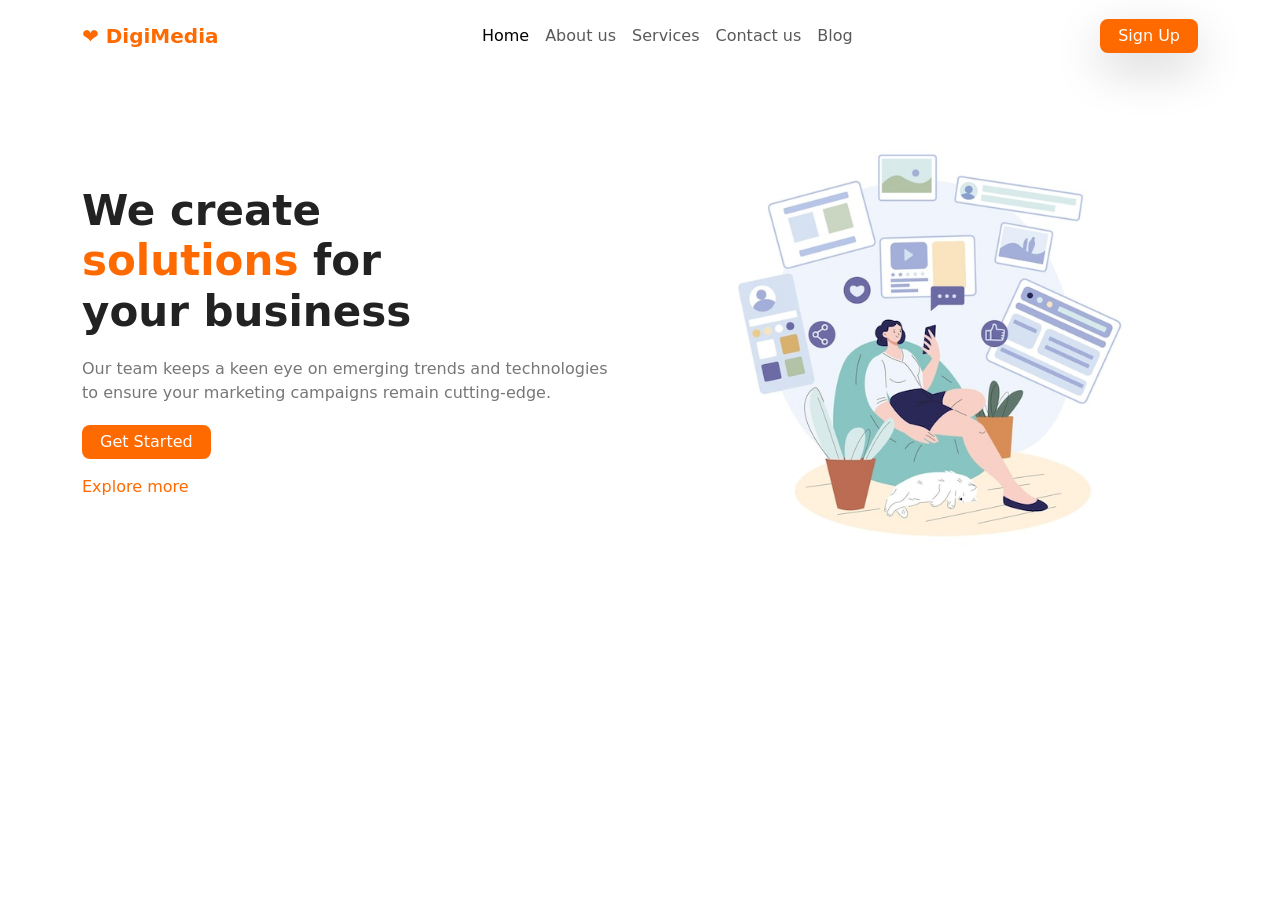
==== landingPage.html @ ac48a1ad "1st commit" ====
<!DOCTYPE html>
<html lang="en">

<head>
  <meta charset="UTF-8">
  <meta name="viewport" content="width=device-width, initial-scale=1.0">

  <link href="https://cdn.jsdelivr.net/npm/bootstrap@5.3.0/dist/css/bootstrap.min.css" rel="stylesheet">
  <link rel="stylesheet" href="style.css">

  <title>Digital Marketing Agency</title>
</head>

<body>

  <!-- NAVBAR -->
  <nav class="navbar navbar-expand-lg bg-white py-3">
    <div class="container">

      <a class="navbar-brand fw-bold text-orange" href="#">
        ❤️ DigiMedia
      </a>

      <button class="navbar-toggler" type="button" data-bs-toggle="collapse" data-bs-target="#navMenu">
        <span class="navbar-toggler-icon"></span>
      </button>

      <div class="collapse navbar-collapse justify-content-between" id="navMenu">

        <ul class="navbar-nav mx-auto ">
          <li class="nav-item"><a class="nav-link active text-orange" href="#">Home</a></li>
          <li class="nav-item"><a class="nav-link" href="#">About us</a></li>
          <li class="nav-item"><a class="nav-link" href="#">Services</a></li>
          <li class="nav-item"><a class="nav-link" href="#">Contact us</a></li>
          <li class="nav-item"><a class="nav-link" href="#">Blog</a></li>
        </ul>
        <a href="#" class="btn btn-orange shadow-lg">Sign Up</a>

      </div>
    </div>
  </nav>

  <!-- HERO SECTION -->
  <section class="hero-section py-5">
    <div class="container">
      <div class="row align-items-center">

        <div class="col-lg-6 text-center text-lg-start">
          <h1 class="hero-title">
            We create <br>
            <span>solutions</span> for<br>your business
          </h1>

          <p class="hero-text">
            Our team keeps a keen eye on emerging trends and technologies to ensure your marketing campaigns remain
            cutting-edge.
          </p>

          <button class="btn btn-orange me-3">Get Started</button>

          <div class="mt-3">
            <span class="explore">Explore more</span>
          </div>
        </div>

        <div class="col-lg-6 text-center mt-4 mt-lg-0">
          <img src="/assets/images/shar(1).jpg" class="img-fluid hero-img" alt="hero-img">
        </div>

      </div>
    </div>
  </section>

  <script src="https://cdn.jsdelivr.net/npm/bootstrap@5.3.0/dist/js/bootstrap.bundle.min.js"></script>

</body>

</html>
---- style.css ----
.text-orange {
  color: #ff6a00;
}

.btn-orange {
  background: #ff6a00;
  color: white;
  border-radius: 8px;
  padding: 4px 17px;
}

.btn-orange:hover {
  background: #e65c00;
  color: white;
}

/* HERO */
.hero-section {
  background: #fff;
}

.hero-title {
  font-size: 42px;
  font-weight: bold;
  color: #222;
}

.hero-title span {
  color: #ff6a00;
}

.hero-text {
  color: #777;
  margin: 20px 0;
  font-size: 16px;
}

.hero-img {
  max-width: 90%;
}

.explore {
  color: #ff6a00;
  cursor: pointer;
  font-weight: 500;
}

/* Responsive */
@media (max-width: 768px) {
  .hero-title {
    font-size: 28px;
  }

  .navbar-nav {
    text-align: center;
  }

  .btn-orange {
    width: 100%;
    margin-top: 10px;
  }
}
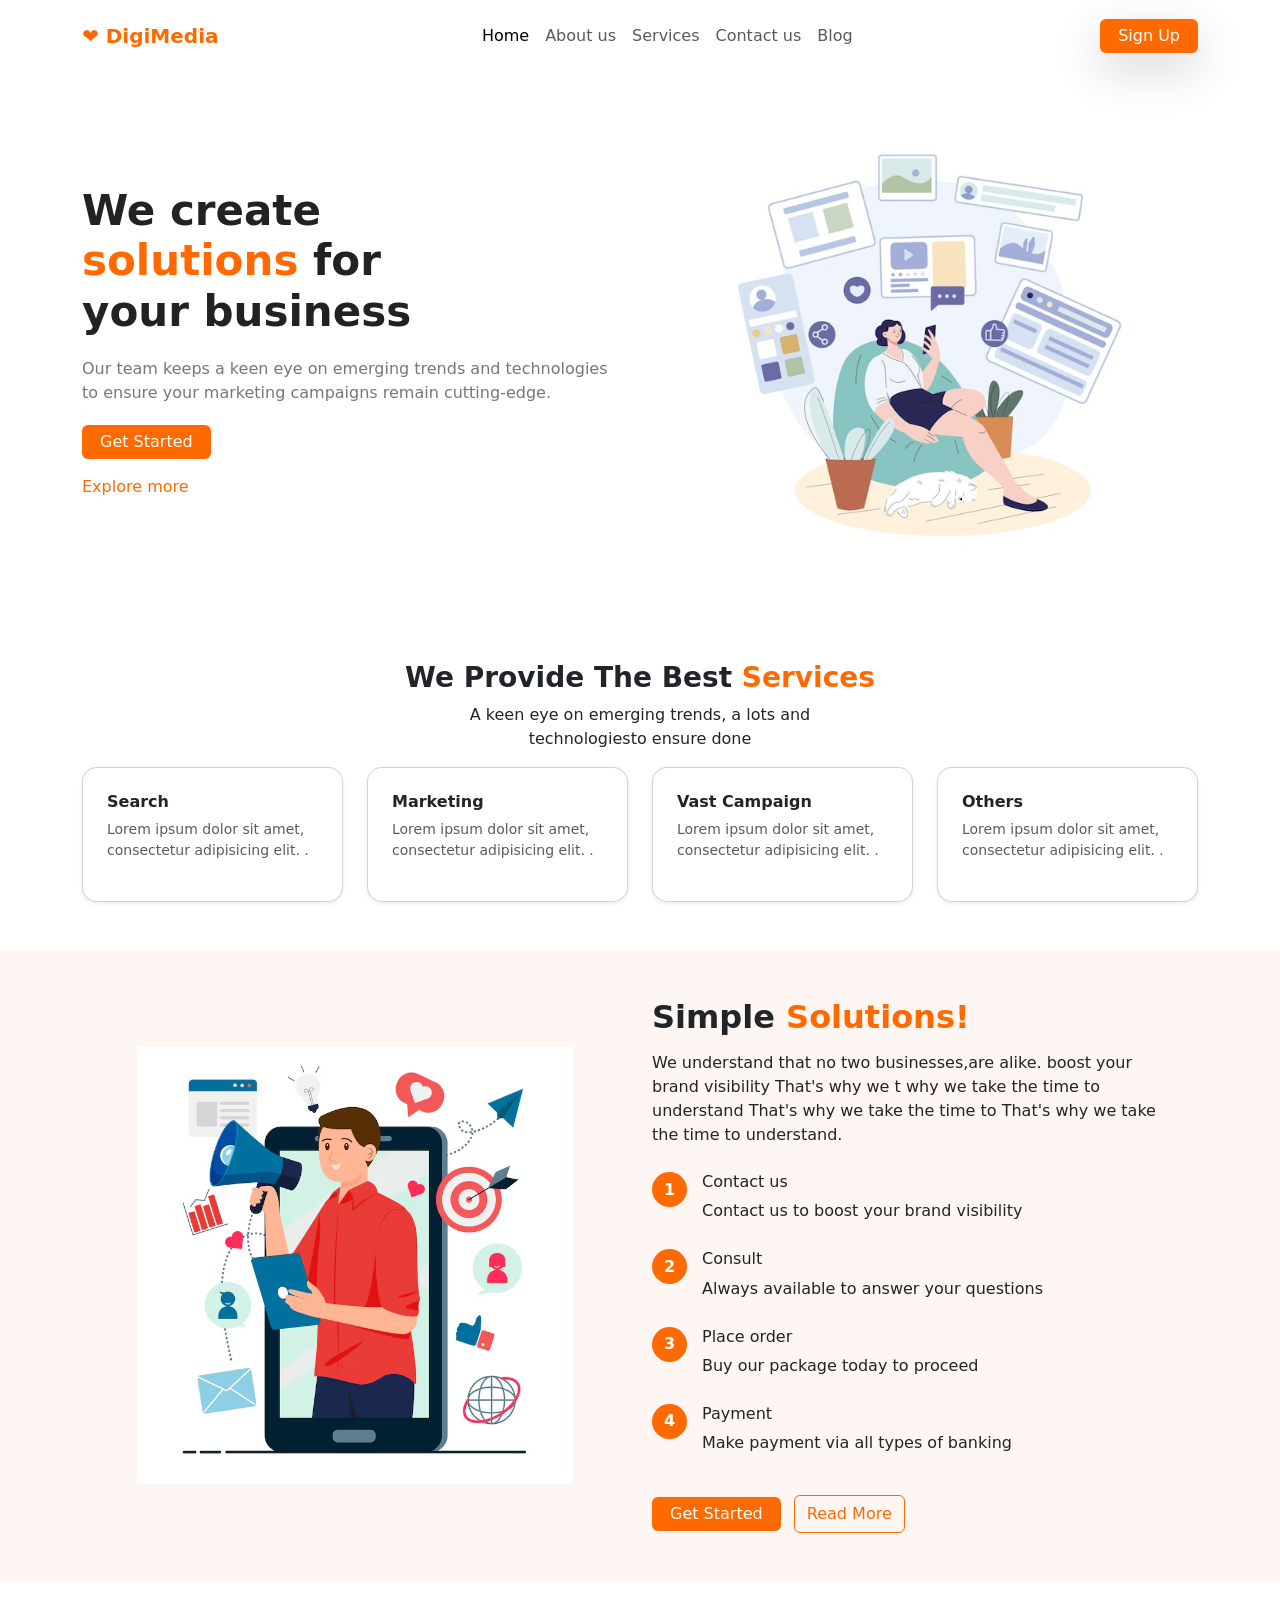
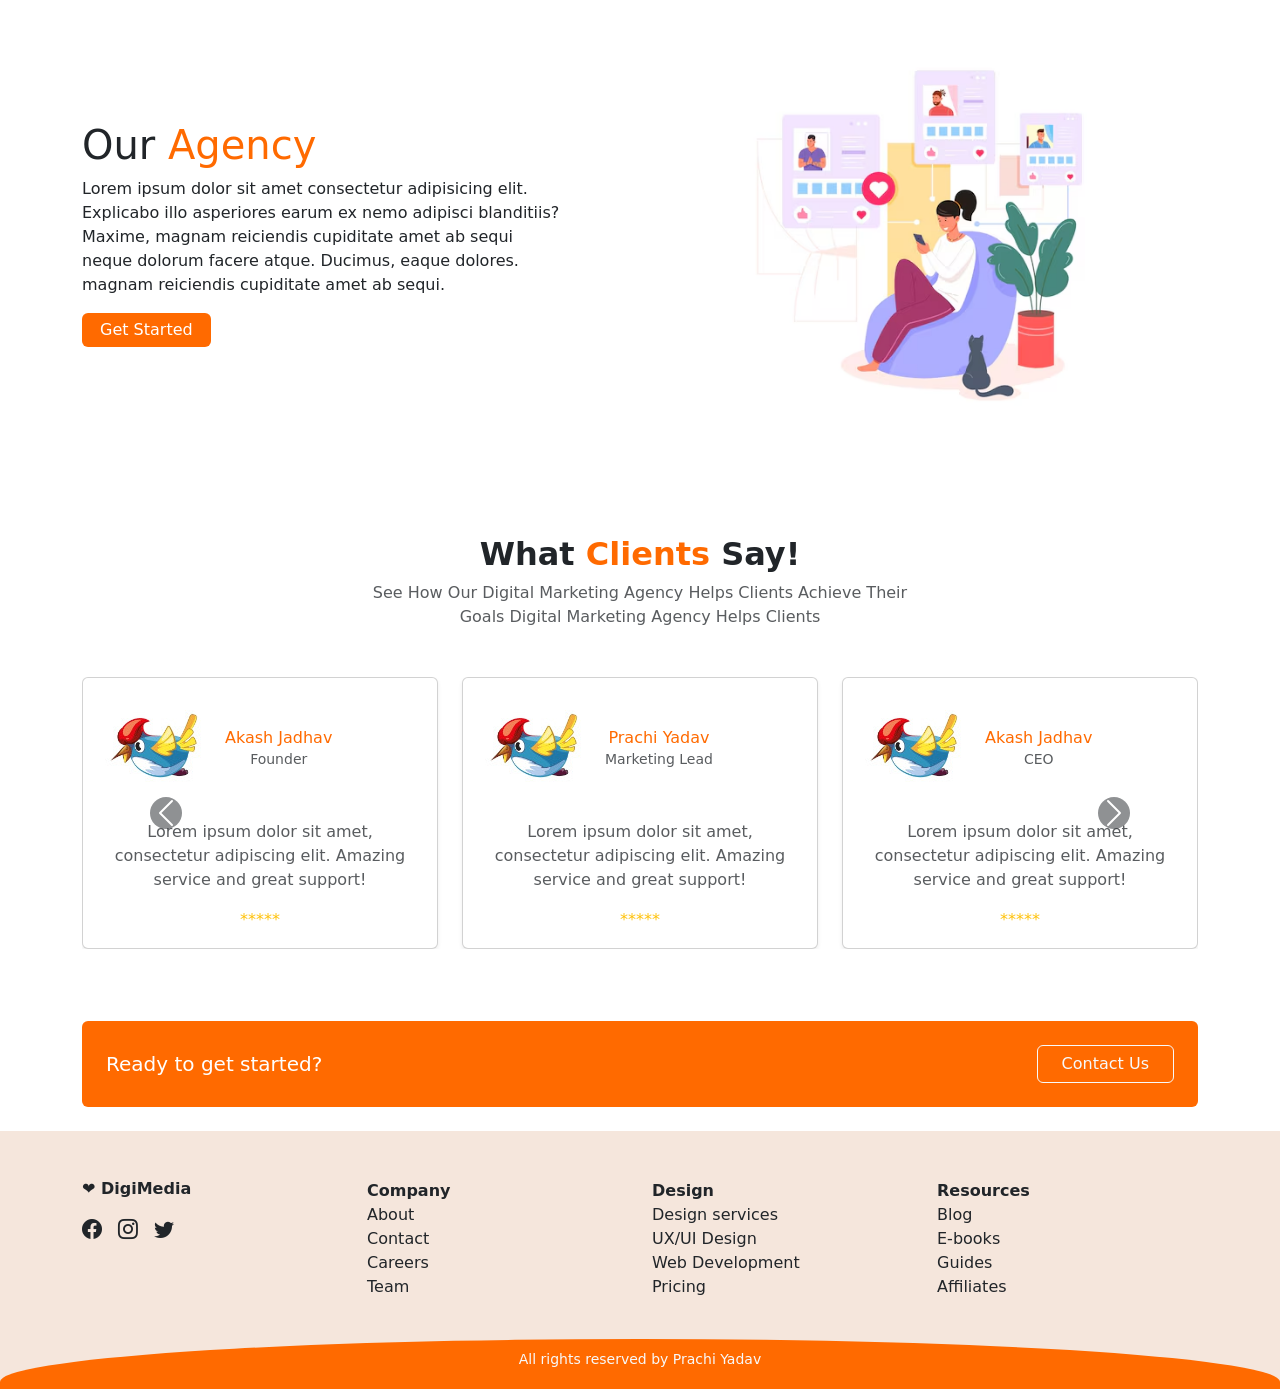
==== commit 8f0386ef: "Main & Footer Section" ====
--- a/landingPage.html
+++ b/landingPage.html
@@ -6,6 +6,7 @@
   <meta name="viewport" content="width=device-width, initial-scale=1.0">
 
   <link href="https://cdn.jsdelivr.net/npm/bootstrap@5.3.0/dist/css/bootstrap.min.css" rel="stylesheet">
+  <link href="https://cdn.jsdelivr.net/npm/bootstrap-icons/font/bootstrap-icons.css" rel="stylesheet">
   <link rel="stylesheet" href="style.css">
 
   <title>Digital Marketing Agency</title>
@@ -48,7 +49,7 @@
         <div class="col-lg-6 text-center text-lg-start">
           <h1 class="hero-title">
             We create <br>
-            <span>solutions</span> for<br>your business
+            <span class="text-orange">solutions</span> for<br>your business
           </h1>
 
           <p class="hero-text">
@@ -71,6 +72,345 @@
     </div>
   </section>
 
+  <!-- Services Section -->
+  <section class="services py-5">
+    <div class="container">
+      <div class="services-title text-center">
+        <h3 class="title fw-bold">We Provide The Best <span class="text-orange">Services</span></h3>
+        <p>A keen eye on emerging trends, a lots and <br> technologiesto ensure done</p>
+      </div>
+      <div class="row g-4">
+        <div class="col-12 col-sm-6 col-lg-3">
+          <div class="card shadow-sm p-4 service-card">
+            <h6 class="fw-bold">Search</h6>
+            <p class="text-muted small">Lorem ipsum dolor sit amet, consectetur adipisicing elit. .</p>
+          </div>
+        </div>
+        <div class="col-12 col-sm-6 col-lg-3">
+          <div class="card shadow-sm p-4 service-card ">
+            <h6 class="fw-bold">Marketing</h6>
+            <p class="text-muted small">Lorem ipsum dolor sit amet, consectetur adipisicing elit. .</p>
+          </div>
+        </div>
+        <div class="col-12 col-sm-6 col-lg-3">
+          <div class="card shadow-sm p-4 service-card">
+            <h6 class="fw-bold">Vast Campaign</h6>
+            <p class="text-muted small">Lorem ipsum dolor sit amet, consectetur adipisicing elit. .</p>
+          </div>
+        </div>
+        <div class="col-12 col-sm-6 col-lg-3">
+          <div class="card shadow-sm p-4 service-card">
+            <h6 class="fw-bold">Others</h6>
+            <p class="text-muted small">Lorem ipsum dolor sit amet, consectetur adipisicing elit. .</p>
+          </div>
+        </div>
+      </div>
+    </div>
+  </section>
+
+  <!-- Solutions Section -->
+  <section class="solution-section py-5">
+    <div class="container">
+      <div class="row align-items-center">
+
+        <!-- LEFT IMAGE -->
+        <div class="col-lg-6 text-center mb-4 mb-lg-0">
+          <img src="/assets/images/illu(2).jpg" class="img-fluid solution-img" alt="solution">
+        </div>
+
+        <!-- RIGHT CONTENT -->
+        <div class="col-lg-6">
+
+          <h2 class="solution-title fw-bold">
+            Simple <span class="text-orange">Solutions!</span>
+          </h2>
+
+          <p class="solution-text">
+            We understand that no two businesses,are alike. boost your <br>brand visibility That's why we t why we take
+            the time to <br>understand
+            That's why we take the time to That's why we take <br>the time to understand.
+          </p>
+
+          <!-- STEPS -->
+          <div class="step d-flex align-items-start">
+            <div class="step-number">1</div>
+            <div>
+              <h6>Contact us</h6>
+              <p>Contact us to boost your brand visibility</p>
+            </div>
+          </div>
+
+          <div class="step d-flex align-items-start">
+            <div class="step-number">2</div>
+            <div>
+              <h6>Consult</h6>
+              <p>Always available to answer your questions</p>
+            </div>
+          </div>
+
+          <div class="step d-flex align-items-start">
+            <div class="step-number">3</div>
+            <div>
+              <h6>Place order</h6>
+              <p>Buy our package today to proceed</p>
+            </div>
+          </div>
+
+          <div class="step d-flex align-items-start">
+            <div class="step-number">4</div>
+            <div>
+              <h6>Payment</h6>
+              <p>Make payment via all types of banking</p>
+            </div>
+          </div>
+
+          <!-- BUTTONS -->
+          <div class="mt-4">
+            <button class="btn btn-orange me-2">Get Started</button>
+            <button class="btn btn-outline-orange">Read More</button>
+          </div>
+
+        </div>
+      </div>
+    </div>
+  </section>
+
+  <!-- About Our Agency -->
+  <div class="container about-agency py-5">
+    <div class="row align-items-center">
+
+      <div class="col-lg-6 text-center text-lg-start">
+        <h1 class="agency-title">
+          Our <span class="text-orange">Agency</span></h1>
+        <p class="agency-text">
+          Lorem ipsum dolor sit amet consectetur adipisicing elit.<br> Explicabo illo asperiores earum ex nemo adipisci
+          blanditiis?<br> Maxime, magnam reiciendis cupiditate amet ab sequi<br>neque dolorum facere atque. Ducimus,
+          eaque dolores.<br>magnam reiciendis cupiditate amet ab sequi.
+        </p>
+        <button class="btn btn-orange me-3">Get Started</button>
+      </div>
+
+      <div class="col-lg-6 text-center mt-4 mt-lg-0">
+        <img src="/assets/images/woman-sear.jpg" class="img-fluid agency-img" alt="agency-img">
+      </div>
+    </div>
+  </div>
+
+  <!-- Clients Feedback Section -->
+  <section class="py-5"><!---bg-light-->
+    <div class="container text-center">
+      <h2 class="fw-bold">What <span class="text-orange">Clients</span> Say!</h2>
+      <p class="text-muted mb-5">
+        See How Our Digital Marketing Agency Helps Clients Achieve Their<br> Goals
+        Digital Marketing Agency Helps Clients
+      </p>
+
+      <div id="testimonialCarousel" class="carousel slide" data-bs-ride="carousel">
+
+        <div class="carousel-inner">
+
+          <!-- Slide 1 -->
+          <div class="carousel-item active">
+            <div class="row g-4">
+
+              <!-- Card 1 -->
+              <div class="col-md-4">
+                <div class="card shadow-sm p-3 h-100">
+                  <div class="d-flex align-items-center mb-3">
+                    <img src="/assets/images/7803955.jpg" class="rounded-circle me-3">
+                    <div>
+                      <h6 class="mb-0 text-orange">Akash Jadhav</h6>
+                      <small class="text-muted">Founder</small>
+                    </div>
+                  </div>
+                  <p class="text-muted">
+                    Lorem ipsum dolor sit amet, consectetur adipiscing elit.
+                    Amazing service and great support!
+                  </p>
+                  <div class="text-warning">
+                    *****
+                  </div>
+                </div>
+              </div>
+
+              <!-- Card 2 -->
+              <div class="col-md-4">
+                <div class="card shadow-sm p-3 h-100">
+                  <div class="d-flex align-items-center mb-3">
+                    <img src="/assets/images/7803955.jpg" class="rounded-circle me-3">
+                    <div>
+                      <h6 class="mb-0 text-orange">Prachi Yadav</h6>
+                      <small class="text-muted">Marketing Lead</small>
+                    </div>
+                  </div>
+                  <p class="text-muted">
+                    Lorem ipsum dolor sit amet, consectetur adipiscing elit.
+                    Amazing service and great support!
+                  </p>
+                  <div class="text-warning">
+                    *****
+                  </div>
+                </div>
+              </div>
+
+              <!-- Card 3 -->
+              <div class="col-md-4">
+                <div class="card shadow-sm p-3 h-100">
+                  <div class="d-flex align-items-center mb-3">
+                    <img src="/assets/images/7803955.jpg" class="rounded-circle me-3">
+                    <div>
+                      <h6 class="mb-0 text-orange">Akash Jadhav</h6>
+                      <small class="text-muted">CEO</small>
+                    </div>
+                  </div>
+                  <p class="text-muted">
+                    Lorem ipsum dolor sit amet, consectetur adipiscing elit.
+                    Amazing service and great support!
+                  </p>
+                  <div class="text-warning">
+                    *****
+                  </div>
+                </div>
+              </div>
+
+            </div>
+          </div>
+
+          <!-- Slide 2 -->
+          <div class="carousel-item">
+            <div class="row g-4">
+
+              <div class="col-md-4">
+                <div class="card shadow-sm p-3 h-100">
+                  <div class="d-flex align-items-center mb-3">
+                    <img src="/assets/images/7803955.jpg" class="rounded-circle me-3">
+                    <div>
+                      <h6 class="mb-0 text-orange">Mona Roy</h6>
+                      <small class="text-muted">Designer</small>
+                    </div>
+                  </div>
+                  <p class="text-muted">
+                    Lorem ipsum dolor sit amet, consectetur adipiscing elit.
+                    Amazing service and great support!
+                  </p>
+                  <div class="text-warning">****</div>
+                </div>
+              </div>
+
+              <div class="col-md-4">
+                <div class="card shadow-sm p-3 h-100">
+                  <div class="d-flex align-items-center mb-3">
+                    <img src="/assets/images/7803955.jpg" class="rounded-circle me-3">
+                    <div>
+                      <h6 class="mb-0 text-orange">Shreyas Patil</h6>
+                      <small class="text-muted">Entrepreneur</small>
+                    </div>
+                  </div>
+                  <p class="text-muted">
+                    Lorem ipsum dolor sit amet, consectetur adipiscing elit.
+                    Amazing service and great support!
+                  </p>
+                  <div class="text-warning">*****</div>
+                </div>
+              </div>
+
+              <div class="col-md-4">
+                <div class="card shadow-sm p-3 h-100">
+                  <div class="d-flex align-items-center mb-3">
+                    <img src="/assets/images/7803955.jpg" class="rounded-circle me-3">
+                    <div>
+                      <h6 class="mb-0 text-orange">Tanmay Patil</h6>
+                      <small class="text-muted">Manager</small>
+                    </div>
+                  </div>
+                  <p class="text-muted">
+                    Lorem ipsum dolor sit amet, consectetur adipiscing elit.
+                    Amazing service and great support!
+                  </p>
+                  <div class="text-warning">*****</div>
+                </div>
+              </div>
+
+            </div>
+          </div>
+        </div>
+
+        <button class="carousel-control-prev" type="button" data-bs-target="#testimonialCarousel" data-bs-slide="prev">
+          <span class="carousel-control-prev-icon bg-dark rounded-circle p-2"></span>
+        </button>
+
+        <button class="carousel-control-next" type="button" data-bs-target="#testimonialCarousel" data-bs-slide="next">
+          <span class="carousel-control-next-icon bg-dark rounded-circle p-2"></span>
+        </button>
+
+      </div>
+    </div>
+  </section>
+
+  <!-- Footer Section -->
+  <section class="py-4">
+    <div class="container">
+      <div class="d-flex flex-column flex-md-row justify-content-between align-items-center p-4 rounded footer-top">
+
+        <h5 class="mb-3 mb-md-0">Ready to get started?</h5>
+
+        <a href="#" class="btn btn-outline-light px-4">Contact Us</a>
+      </div>
+    </div>
+  </section>
+  <footer class="pt-5" style="background:#f5e6dc;">
+    <div class="container">
+      <div class="row text-center text-md-start">
+
+        <div class="col-md-3 mb-4">
+          <h6 class="fw-bold">❤️ DigiMedia</h6>
+          <div class="d-flex justify-content-center justify-content-md-start gap-3 mt-3">
+            <a href="#" class="text-dark fs-5"><i class="bi bi-facebook"></i></a>
+            <a href="#" class="text-dark fs-5"><i class="bi bi-instagram"></i></a>
+            <a href="#" class="text-dark fs-5"><i class="bi bi-twitter"></i></a>
+          </div>
+        </div>
+
+        <div class="col-md-3 mb-4">
+          <h7 class="fw-bold">Company</h7>
+          <ul class="list-unstyled">
+            <li><a href="#" class="text-dark text-decoration-none">About</a></li>
+            <li><a href="#" class="text-dark text-decoration-none">Contact</a></li>
+            <li><a href="#" class="text-dark text-decoration-none">Careers</a></li>
+            <li><a href="#" class="text-dark text-decoration-none">Team</a></li>
+          </ul>
+        </div>
+
+        <div class="col-md-3 mb-4">
+          <h7 class="fw-bold">Design</h7>
+          <ul class="list-unstyled">
+            <li><a href="#" class="text-dark text-decoration-none">Design services</a></li>
+            <li><a href="#" class="text-dark text-decoration-none">UX/UI Design</a></li>
+            <li><a href="#" class="text-dark text-decoration-none">Web Development</a></li>
+            <li><a href="#" class="text-dark text-decoration-none">Pricing</a></li>
+          </ul>
+        </div>
+
+        <div class="col-md-3 mb-4">
+          <h7 class="fw-bold">Resources</h7>
+          <ul class="list-unstyled">
+            <li><a href="#" class="text-dark text-decoration-none">Blog</a></li>
+            <li><a href="#" class="text-dark text-decoration-none">E-books</a></li>
+            <li><a href="#" class="text-dark text-decoration-none">Guides</a></li>
+            <li><a href="#" class="text-dark text-decoration-none">Affiliates</a></li>
+          </ul>
+        </div>
+
+      </div>
+    </div>
+
+    <div class="footer-curve">
+      <div class="text-center text-light py-2">
+        <small>All rights reserved by Prachi Yadav</small>
+      </div>
+    </div>
+  </footer>
+
   <script src="https://cdn.jsdelivr.net/npm/bootstrap@5.3.0/dist/js/bootstrap.bundle.min.js"></script>
 
 </body>
--- a/style.css
+++ b/style.css
@@ -24,10 +24,10 @@
   font-weight: bold;
   color: #222;
 }
-
+/* 
 .hero-title span {
   color: #ff6a00;
-}
+} */
 
 .hero-text {
   color: #777;
@@ -45,6 +45,96 @@
   font-weight: 500;
 }
 
+/* Services Section */
+
+.service-card {
+  border-radius: 15px;
+  transition: 0.3s;
+}
+
+.service-card:hover {
+  transform: translateY(-8px);
+}
+
+/* Solution Section */
+.solution-section {
+  background: #fdf6f2;
+}
+
+.solution-title {
+  font-size: 32px;
+}
+
+.solution-text {
+  margin: 15px 0 25px;
+}
+
+.step {
+  margin-bottom: 10px;
+}
+
+/* NUMBER CIRCLE */
+.step-number {
+  width: 35px;
+  height: 35px;
+  background: #ff6a00;
+  color: #fff;
+  border-radius: 50%;
+  display: flex;
+  align-items: center;
+  justify-content: center;
+  margin-right: 15px;
+  font-weight: bold;
+}
+
+.btn-orange {
+  background: #ff6a00;
+  color: white;
+  border-radius: 6px;
+}
+
+.btn-orange:hover {
+  background: #e65c00;
+}
+
+.btn-outline-orange {
+  border: 1px solid #ff6a00;
+  color: #ff6a00;
+  border-radius: 6px;
+}
+
+.btn-outline-orange:hover {
+  background: #ff6a00;
+  color: white;
+}
+
+.solution-img {
+  max-width: 80%;
+}
+
+/* Clients Feedback Section */
+.card:hover {
+  transform: translateY(-5px);
+  transition: 0.3s;
+}
+
+/* Footer Section */
+.footer-top{
+  color:#fff;
+  background:#ff6a00;
+}
+
+.btn-outline-light:hover {
+  background: #fff;
+  color: #ff6a00;
+}
+.footer-curve{
+  background: #ff6a00;
+  height:50px;
+  border-top-left-radius: 70% 120%;
+  border-top-right-radius: 70% 120%;
+}
+
 /* Responsive */
 @media (max-width: 768px) {
   .hero-title {
@@ -59,4 +149,21 @@
     width: 100%;
     margin-top: 10px;
   }
+  .solution-title {
+    font-size: 24px;
+    text-align: center;
+  }
+
+  .solution-text {
+    text-align: center;
+  }
+
+  .step {
+    justify-content: center;
+    text-align: center;
+  }
+
+  .step-number {
+    margin: 0 auto 10px;
+  }
 }
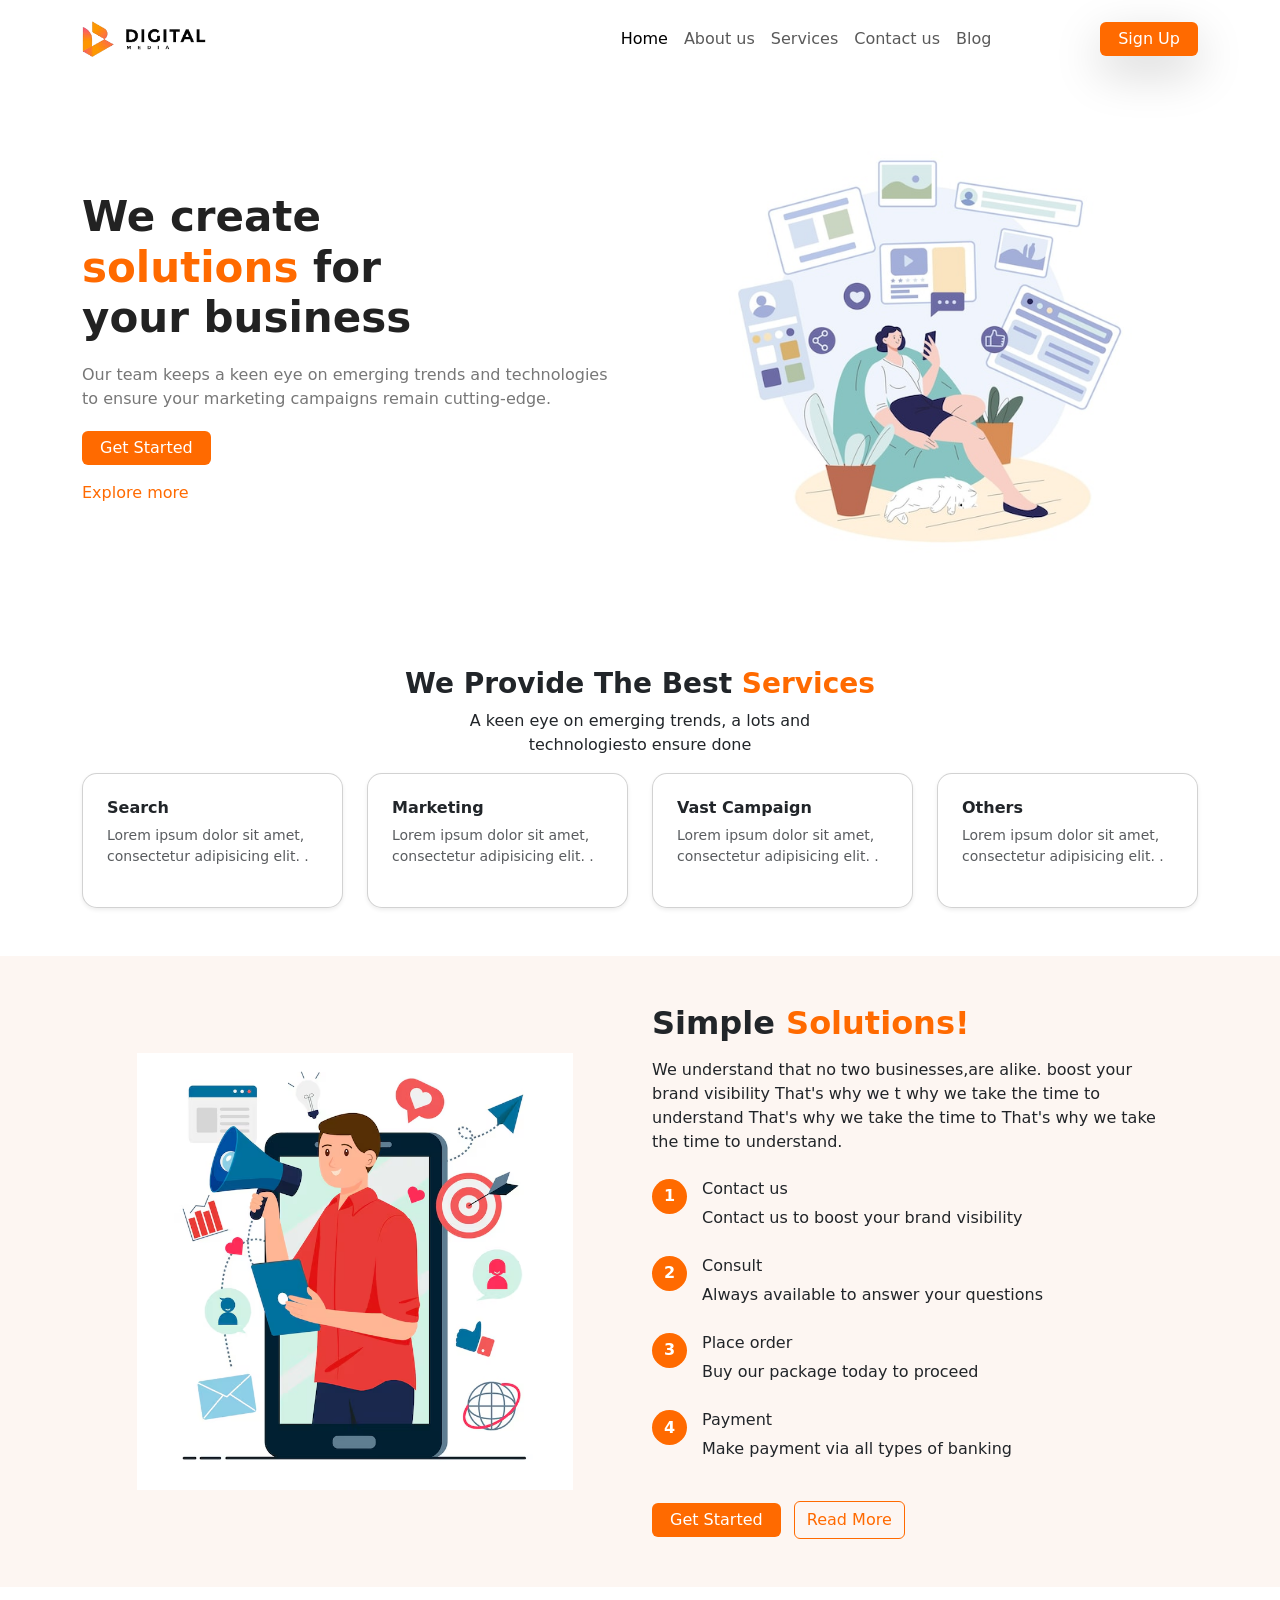
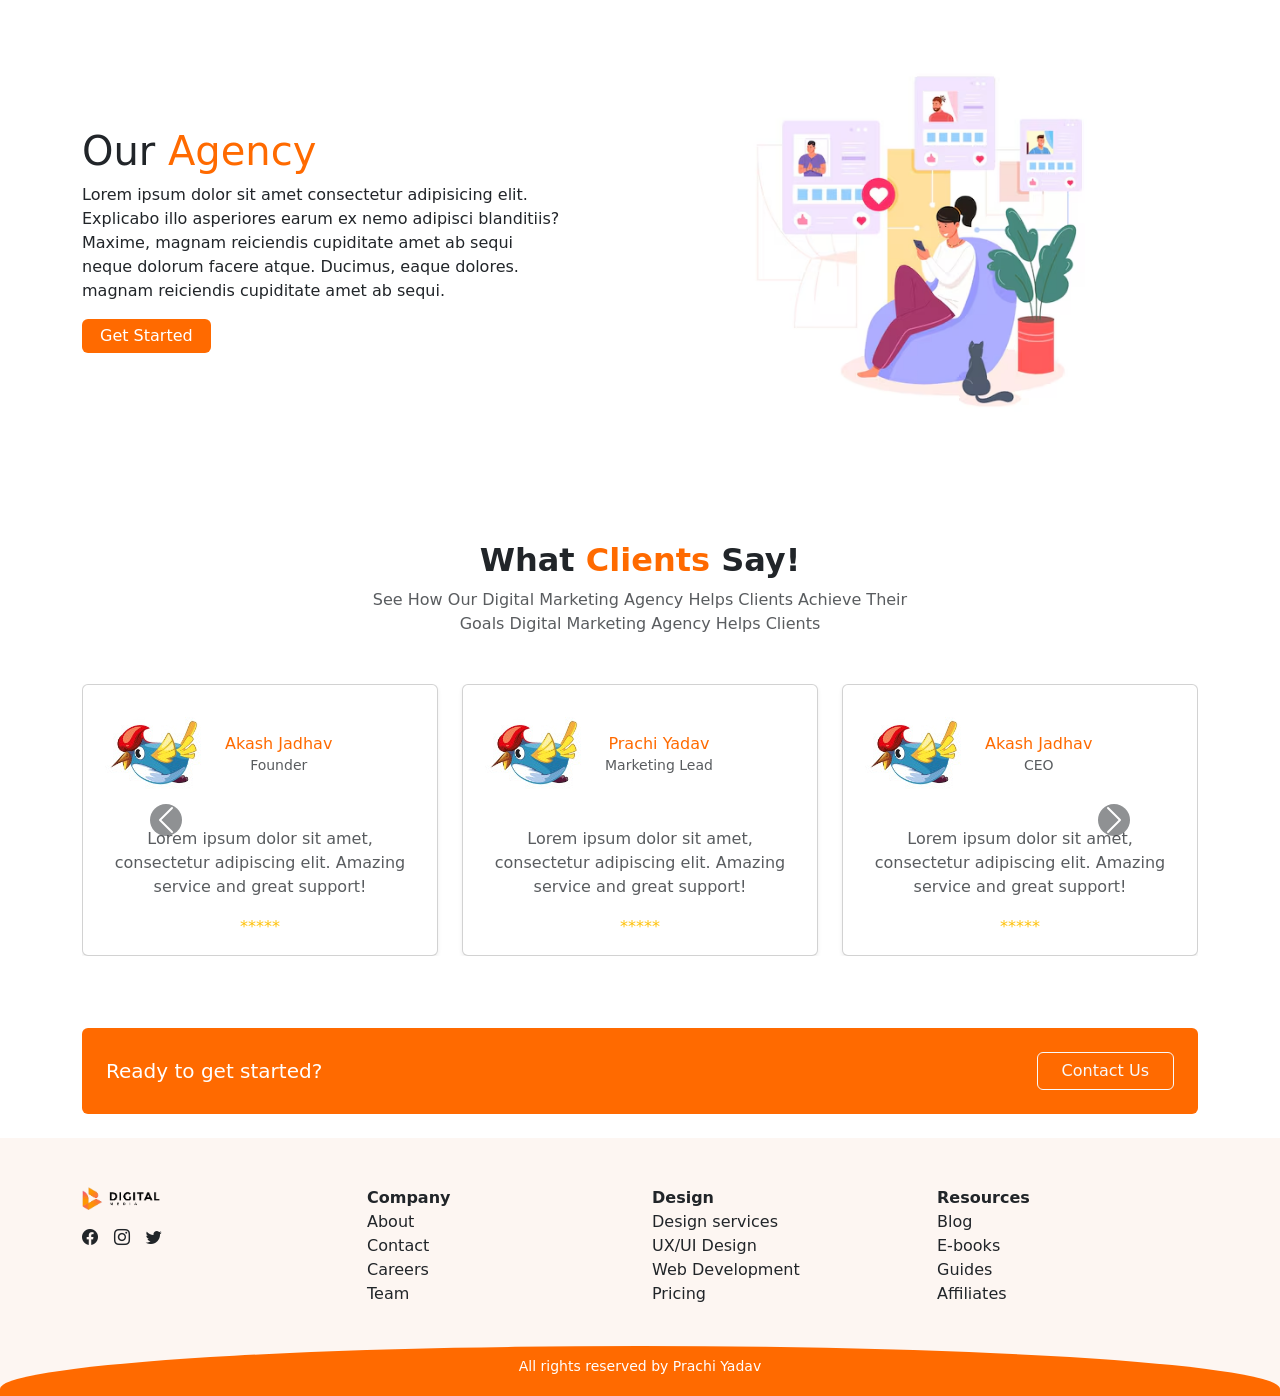
==== commit e1f68bf8: "CSS optimization & html optimization" ====
--- a/landingPage.html
+++ b/landingPage.html
@@ -18,8 +18,8 @@
   <nav class="navbar navbar-expand-lg bg-white py-3">
     <div class="container">
 
-      <a class="navbar-brand fw-bold text-orange" href="#">
-        ❤️ DigiMedia
+      <a class="navbar-brand fw-bold" href="#">
+        <img src="/assets/images/logo.png" alt="logo" class="main-logo">
       </a>
 
       <button class="navbar-toggler" type="button" data-bs-toggle="collapse" data-bs-target="#navMenu">
@@ -28,8 +28,8 @@
 
       <div class="collapse navbar-collapse justify-content-between" id="navMenu">
 
-        <ul class="navbar-nav mx-auto ">
-          <li class="nav-item"><a class="nav-link active text-orange" href="#">Home</a></li>
+        <ul class="navbar-nav mx-auto">
+          <li class="nav-item"><a class="nav-link active " href="#">Home</a></li>
           <li class="nav-item"><a class="nav-link" href="#">About us</a></li>
           <li class="nav-item"><a class="nav-link" href="#">Services</a></li>
           <li class="nav-item"><a class="nav-link" href="#">Contact us</a></li>
@@ -46,10 +46,10 @@
     <div class="container">
       <div class="row align-items-center">
 
-        <div class="col-lg-6 text-center text-lg-start">
+        <div class="col-lg-6 custom-align text-lg-start">
           <h1 class="hero-title">
             We create <br>
-            <span class="text-orange">solutions</span> for<br>your business
+            <span class="text-color">solutions</span> for<br>your business
           </h1>
 
           <p class="hero-text">
@@ -64,7 +64,7 @@
           </div>
         </div>
 
-        <div class="col-lg-6 text-center mt-4 mt-lg-0">
+        <div class="col-lg-6 custom-align mt-4 mt-lg-0">
           <img src="/assets/images/shar(1).jpg" class="img-fluid hero-img" alt="hero-img">
         </div>
 
@@ -75,8 +75,8 @@
   <!-- Services Section -->
   <section class="services py-5">
     <div class="container">
-      <div class="services-title text-center">
-        <h3 class="title fw-bold">We Provide The Best <span class="text-orange">Services</span></h3>
+      <div class="services-title custom-align">
+        <h3 class="title fw-bold">We Provide The Best <span class="text-color">Services</span></h3>
         <p>A keen eye on emerging trends, a lots and <br> technologiesto ensure done</p>
       </div>
       <div class="row g-4">
@@ -112,25 +112,19 @@
   <section class="solution-section py-5">
     <div class="container">
       <div class="row align-items-center">
-
-        <!-- LEFT IMAGE -->
-        <div class="col-lg-6 text-center mb-4 mb-lg-0">
+        <div class="col-lg-6 custom-align mb-4 mb-lg-0">
           <img src="/assets/images/illu(2).jpg" class="img-fluid solution-img" alt="solution">
         </div>
 
-        <!-- RIGHT CONTENT -->
         <div class="col-lg-6">
-
           <h2 class="solution-title fw-bold">
-            Simple <span class="text-orange">Solutions!</span>
+            Simple <span class="text-color">Solutions!</span>
           </h2>
-
           <p class="solution-text">
             We understand that no two businesses,are alike. boost your <br>brand visibility That's why we t why we take
             the time to <br>understand
             That's why we take the time to That's why we take <br>the time to understand.
           </p>
-
           <!-- STEPS -->
           <div class="step d-flex align-items-start">
             <div class="step-number">1</div>
@@ -164,12 +158,10 @@
             </div>
           </div>
 
-          <!-- BUTTONS -->
           <div class="mt-4">
             <button class="btn btn-orange me-2">Get Started</button>
             <button class="btn btn-outline-orange">Read More</button>
           </div>
-
         </div>
       </div>
     </div>
@@ -179,18 +171,18 @@
   <div class="container about-agency py-5">
     <div class="row align-items-center">
 
-      <div class="col-lg-6 text-center text-lg-start">
+      <div class="col-lg-6 custom-align text-lg-start">
         <h1 class="agency-title">
-          Our <span class="text-orange">Agency</span></h1>
+          Our <span class="text-color">Agency</span></h1>
         <p class="agency-text">
           Lorem ipsum dolor sit amet consectetur adipisicing elit.<br> Explicabo illo asperiores earum ex nemo adipisci
           blanditiis?<br> Maxime, magnam reiciendis cupiditate amet ab sequi<br>neque dolorum facere atque. Ducimus,
           eaque dolores.<br>magnam reiciendis cupiditate amet ab sequi.
         </p>
-        <button class="btn btn-orange me-3">Get Started</button>
-      </div>
-
-      <div class="col-lg-6 text-center mt-4 mt-lg-0">
+        <button class="btn btn-orange">Get Started</button>
+      </div>
+
+      <div class="col-lg-6 mt-4 mt-lg-0">
         <img src="/assets/images/woman-sear.jpg" class="img-fluid agency-img" alt="agency-img">
       </div>
     </div>
@@ -198,8 +190,8 @@
 
   <!-- Clients Feedback Section -->
   <section class="py-5"><!---bg-light-->
-    <div class="container text-center">
-      <h2 class="fw-bold">What <span class="text-orange">Clients</span> Say!</h2>
+    <div class="container custom-align">
+      <h2 class="fw-bold">What <span class="text-color">Clients</span> Say!</h2>
       <p class="text-muted mb-5">
         See How Our Digital Marketing Agency Helps Clients Achieve Their<br> Goals
         Digital Marketing Agency Helps Clients
@@ -219,7 +211,7 @@
                   <div class="d-flex align-items-center mb-3">
                     <img src="/assets/images/7803955.jpg" class="rounded-circle me-3">
                     <div>
-                      <h6 class="mb-0 text-orange">Akash Jadhav</h6>
+                      <h6 class="mb-0 text-color">Akash Jadhav</h6>
                       <small class="text-muted">Founder</small>
                     </div>
                   </div>
@@ -239,7 +231,7 @@
                   <div class="d-flex align-items-center mb-3">
                     <img src="/assets/images/7803955.jpg" class="rounded-circle me-3">
                     <div>
-                      <h6 class="mb-0 text-orange">Prachi Yadav</h6>
+                      <h6 class="mb-0 text-color">Prachi Yadav</h6>
                       <small class="text-muted">Marketing Lead</small>
                     </div>
                   </div>
@@ -259,7 +251,7 @@
                   <div class="d-flex align-items-center mb-3">
                     <img src="/assets/images/7803955.jpg" class="rounded-circle me-3">
                     <div>
-                      <h6 class="mb-0 text-orange">Akash Jadhav</h6>
+                      <h6 class="mb-0 text-color">Akash Jadhav</h6>
                       <small class="text-muted">CEO</small>
                     </div>
                   </div>
@@ -285,7 +277,7 @@
                   <div class="d-flex align-items-center mb-3">
                     <img src="/assets/images/7803955.jpg" class="rounded-circle me-3">
                     <div>
-                      <h6 class="mb-0 text-orange">Mona Roy</h6>
+                      <h6 class="mb-0 text-color">Mona Roy</h6>
                       <small class="text-muted">Designer</small>
                     </div>
                   </div>
@@ -302,7 +294,7 @@
                   <div class="d-flex align-items-center mb-3">
                     <img src="/assets/images/7803955.jpg" class="rounded-circle me-3">
                     <div>
-                      <h6 class="mb-0 text-orange">Shreyas Patil</h6>
+                      <h6 class="mb-0 text-color">Shreyas Patil</h6>
                       <small class="text-muted">Entrepreneur</small>
                     </div>
                   </div>
@@ -319,7 +311,7 @@
                   <div class="d-flex align-items-center mb-3">
                     <img src="/assets/images/7803955.jpg" class="rounded-circle me-3">
                     <div>
-                      <h6 class="mb-0 text-orange">Tanmay Patil</h6>
+                      <h6 class="mb-0 text-color">Tanmay Patil</h6>
                       <small class="text-muted">Manager</small>
                     </div>
                   </div>
@@ -348,66 +340,62 @@
   </section>
 
   <!-- Footer Section -->
-  <section class="py-4">
+  <div class="container py-4">
+    <div class="d-flex flex-column flex-md-row justify-content-between p-4 rounded footer-top">
+
+      <h5 class="mb-3 mb-md-0">Ready to get started?</h5>
+
+      <a href="#" class="btn btn-outline-light px-4">Contact Us</a>
+    </div>
+  </div>
+  <footer class="footer-section pt-5">
     <div class="container">
-      <div class="d-flex flex-column flex-md-row justify-content-between align-items-center p-4 rounded footer-top">
-
-        <h5 class="mb-3 mb-md-0">Ready to get started?</h5>
-
-        <a href="#" class="btn btn-outline-light px-4">Contact Us</a>
-      </div>
-    </div>
-  </section>
-  <footer class="pt-5" style="background:#f5e6dc;">
-    <div class="container">
-      <div class="row text-center text-md-start">
+      <div class="row text-md-start">
 
         <div class="col-md-3 mb-4">
-          <h6 class="fw-bold">❤️ DigiMedia</h6>
-          <div class="d-flex justify-content-center justify-content-md-start gap-3 mt-3">
-            <a href="#" class="text-dark fs-5"><i class="bi bi-facebook"></i></a>
-            <a href="#" class="text-dark fs-5"><i class="bi bi-instagram"></i></a>
-            <a href="#" class="text-dark fs-5"><i class="bi bi-twitter"></i></a>
+          <img src="/assets/images/logo.png" alt="logo" class="main-logo">
+          <div class="d-flex justify-content-md-start justify-content-center gap-3 mt-3">
+            <a href="#" class="bi bi-facebook "></a>
+            <a href="#" class="bi bi-instagram "></a>
+            <a href="#" class="bi bi-twitter "></a>
           </div>
         </div>
 
         <div class="col-md-3 mb-4">
           <h7 class="fw-bold">Company</h7>
           <ul class="list-unstyled">
-            <li><a href="#" class="text-dark text-decoration-none">About</a></li>
-            <li><a href="#" class="text-dark text-decoration-none">Contact</a></li>
-            <li><a href="#" class="text-dark text-decoration-none">Careers</a></li>
-            <li><a href="#" class="text-dark text-decoration-none">Team</a></li>
+            <li><a href="#">About</a></li>
+            <li><a href="#">Contact</a></li>
+            <li><a href="#">Careers</a></li>
+            <li><a href="#">Team</a></li>
           </ul>
         </div>
 
         <div class="col-md-3 mb-4">
           <h7 class="fw-bold">Design</h7>
           <ul class="list-unstyled">
-            <li><a href="#" class="text-dark text-decoration-none">Design services</a></li>
-            <li><a href="#" class="text-dark text-decoration-none">UX/UI Design</a></li>
-            <li><a href="#" class="text-dark text-decoration-none">Web Development</a></li>
-            <li><a href="#" class="text-dark text-decoration-none">Pricing</a></li>
+            <li><a href="#">Design services</a></li>
+            <li><a href="#">UX/UI Design</a></li>
+            <li><a href="#">Web Development</a></li>
+            <li><a href="#">Pricing</a></li>
           </ul>
         </div>
 
         <div class="col-md-3 mb-4">
           <h7 class="fw-bold">Resources</h7>
           <ul class="list-unstyled">
-            <li><a href="#" class="text-dark text-decoration-none">Blog</a></li>
-            <li><a href="#" class="text-dark text-decoration-none">E-books</a></li>
-            <li><a href="#" class="text-dark text-decoration-none">Guides</a></li>
-            <li><a href="#" class="text-dark text-decoration-none">Affiliates</a></li>
+            <li><a href="#">Blog</a></li>
+            <li><a href="#">E-books</a></li>
+            <li><a href="#">Guides</a></li>
+            <li><a href="#">Affiliates</a></li>
           </ul>
         </div>
 
       </div>
     </div>
 
-    <div class="footer-curve">
-      <div class="text-center text-light py-2">
-        <small>All rights reserved by Prachi Yadav</small>
-      </div>
+    <div class="footer-curve py-2">
+      <small>All rights reserved by Prachi Yadav</small>
     </div>
   </footer>
 
@@ -415,4 +403,12 @@
 
 </body>
 
-</html>+</html>
+
+<!-- To Do ---------------
+ Css optimization 
+ scroll button hover
+ font awesome for icons
+ html optimization
+ numbers.forEach((item)=>{return sum+=item;})
+-->
--- a/style.css
+++ b/style.css
@@ -1,7 +1,13 @@
-.text-orange {
+.main-logo{
+  width: 30%;
+}
+.text-color {
   color: #ff6a00;
 }
 
+.custom-align{
+  text-align: center;
+}
 .btn-orange {
   background: #ff6a00;
   color: white;
@@ -119,20 +125,37 @@
 }
 
 /* Footer Section */
+.footer-section {
+  background: #fdf6f2;
+  text-align:center;
+}
 .footer-top{
   color:#fff;
   background:#ff6a00;
+  align-items: center;
 }
 
 .btn-outline-light:hover {
   background: #fff;
   color: #ff6a00;
 }
+.social-media{
+  justify-content:center;
+}
+a {
+  text-decoration: none;
+  color: #212529;
+}:hover{
+  color: #ff6600;
+}
+
 .footer-curve{
   background: #ff6a00;
   height:50px;
   border-top-left-radius: 70% 120%;
   border-top-right-radius: 70% 120%;
+  color: #fff;
+  text-align:center;
 }
 
 /* Responsive */
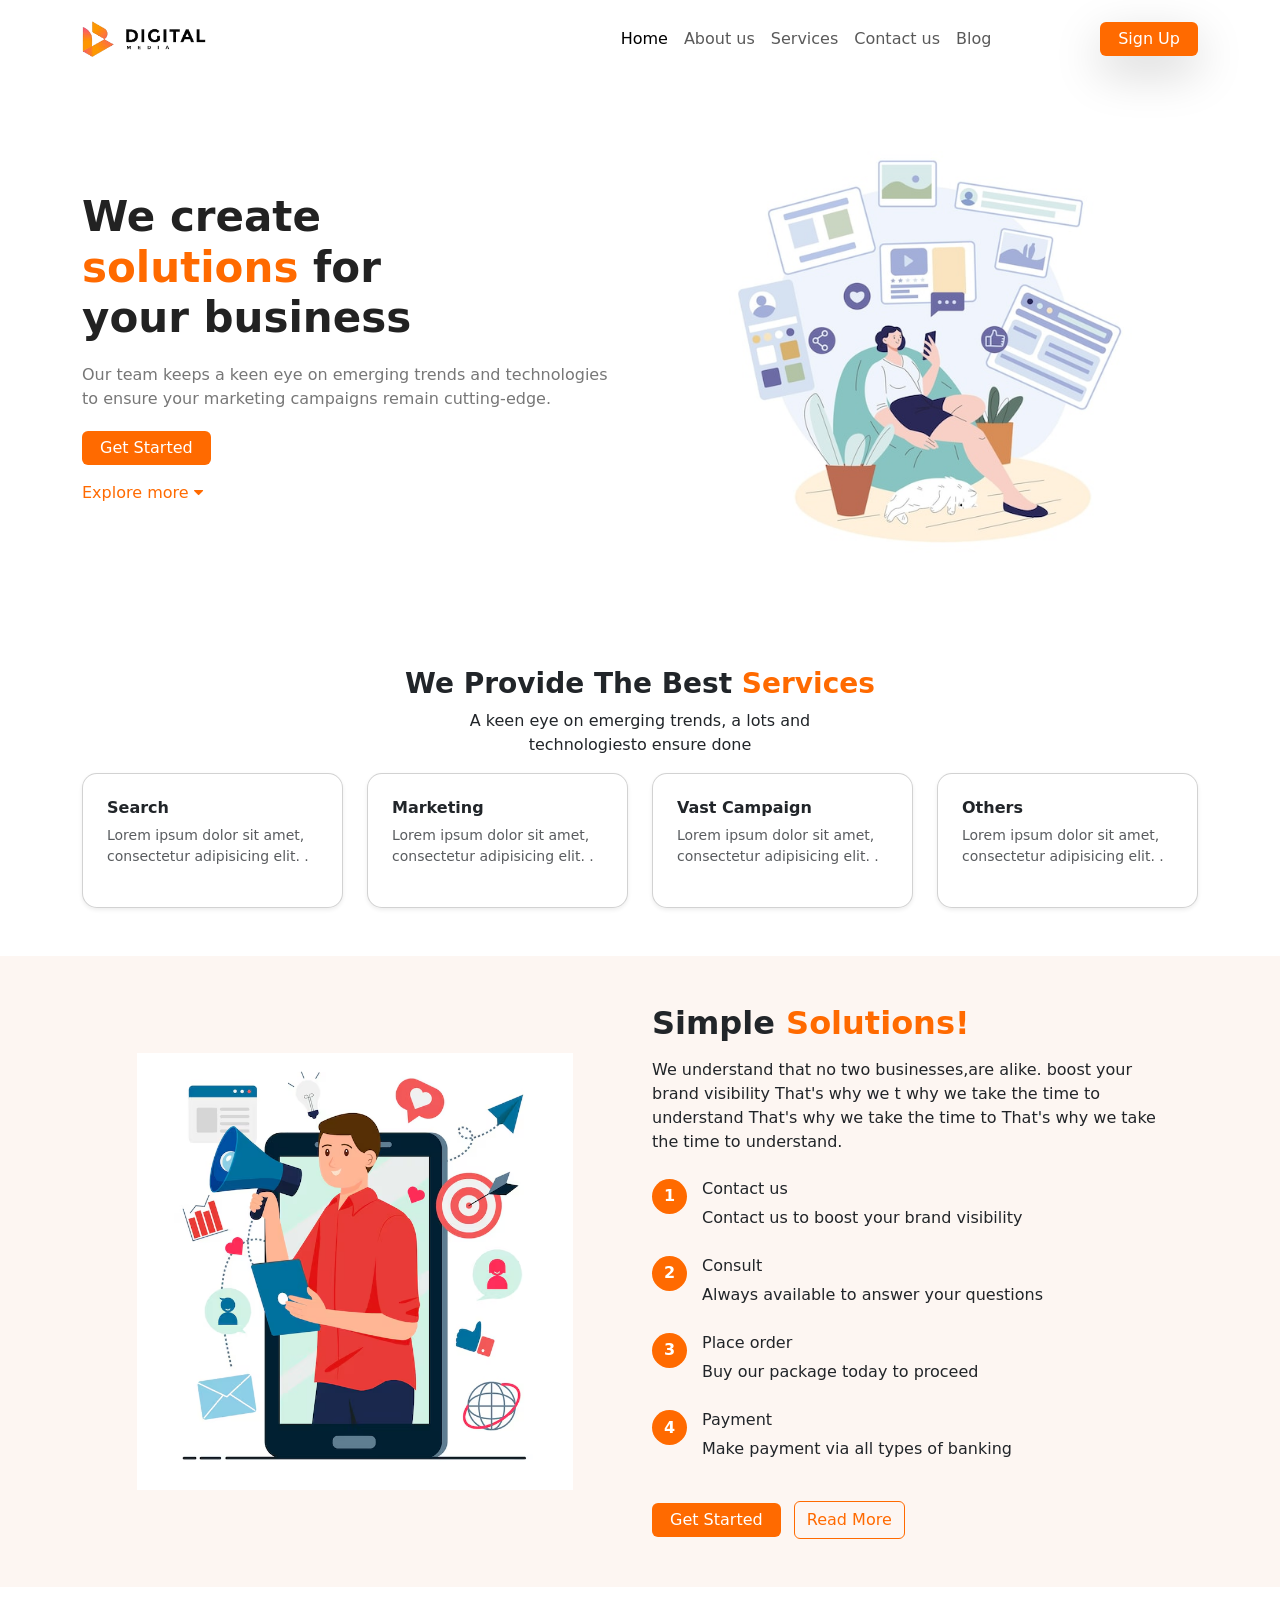
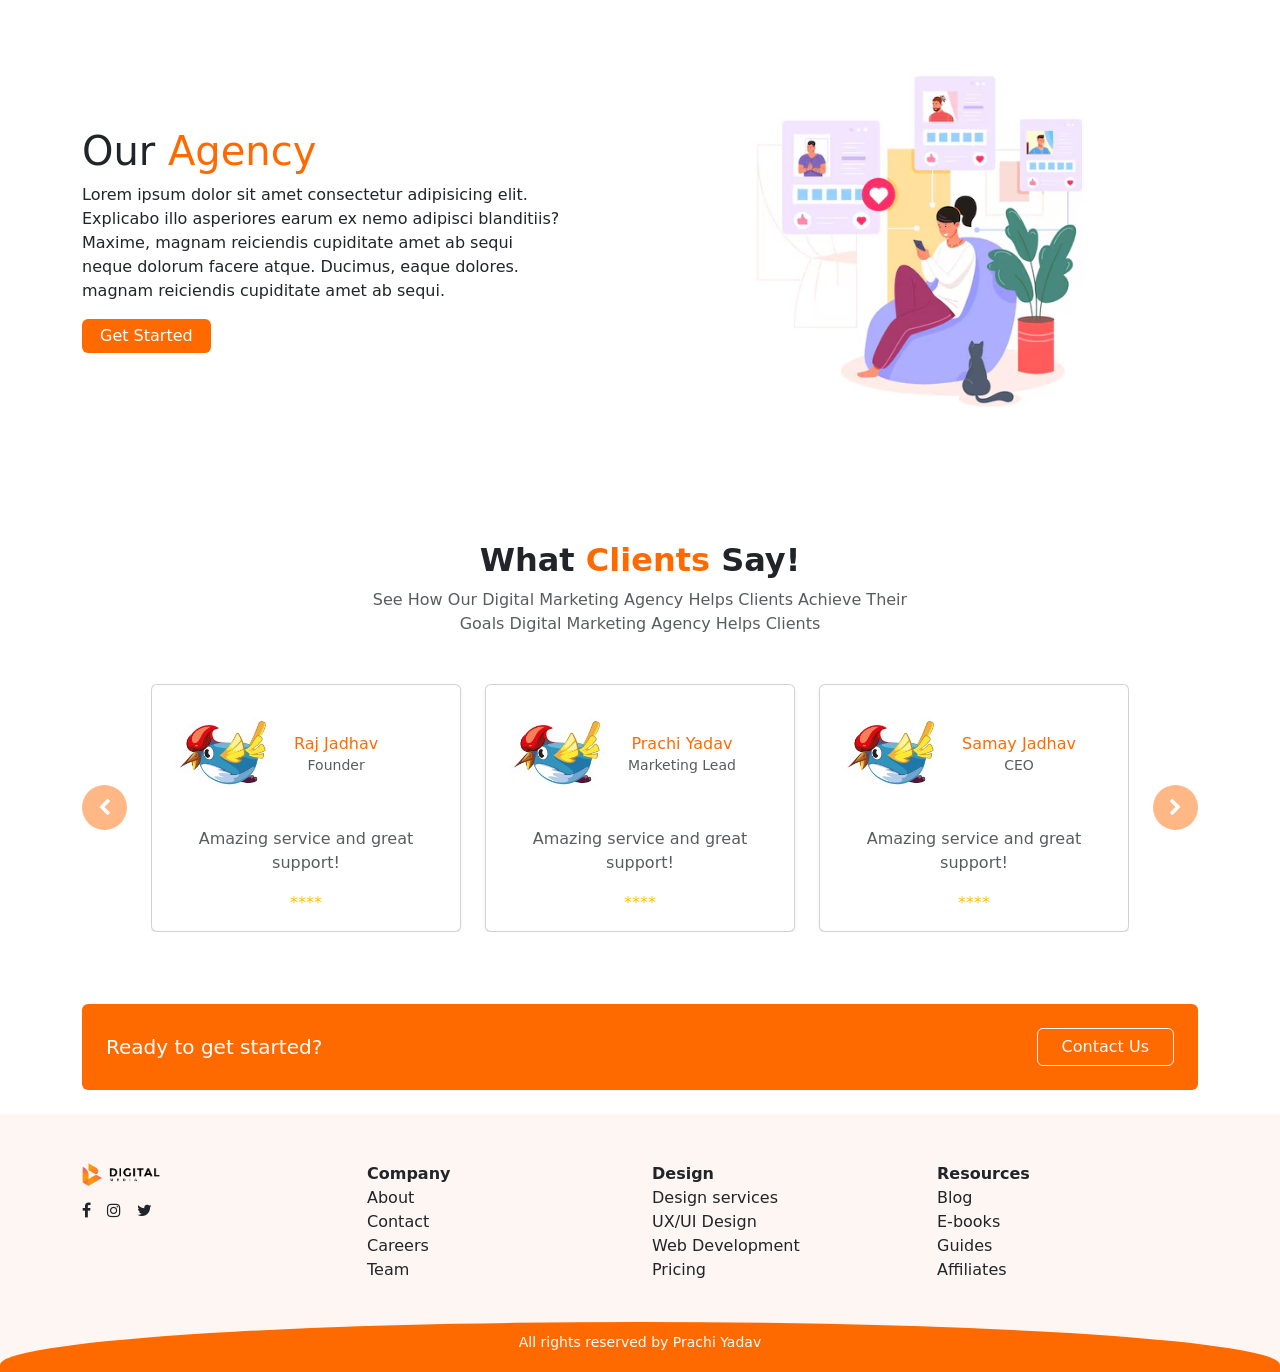
==== commit 5017ef7d: "Enhanced some features" ====
--- a/landingPage.html
+++ b/landingPage.html
@@ -7,6 +7,7 @@
 
   <link href="https://cdn.jsdelivr.net/npm/bootstrap@5.3.0/dist/css/bootstrap.min.css" rel="stylesheet">
   <link href="https://cdn.jsdelivr.net/npm/bootstrap-icons/font/bootstrap-icons.css" rel="stylesheet">
+  <link rel="stylesheet" href="https://cdnjs.cloudflare.com/ajax/libs/font-awesome/4.7.0/css/font-awesome.min.css">
   <link rel="stylesheet" href="style.css">
 
   <title>Digital Marketing Agency</title>
@@ -60,7 +61,9 @@
           <button class="btn btn-orange me-3">Get Started</button>
 
           <div class="mt-3">
-            <span class="explore">Explore more</span>
+            <a href="#" class="explore">Explore more
+              <i class="fa fa-caret-down"></i>
+            </a>
           </div>
         </div>
 
@@ -189,152 +192,130 @@
   </div>
 
   <!-- Clients Feedback Section -->
-  <section class="py-5"><!---bg-light-->
+  <section class="py-5">
     <div class="container custom-align">
+
       <h2 class="fw-bold">What <span class="text-color">Clients</span> Say!</h2>
-      <p class="text-muted mb-5">
-        See How Our Digital Marketing Agency Helps Clients Achieve Their<br> Goals
-        Digital Marketing Agency Helps Clients
-      </p>
-
-      <div id="testimonialCarousel" class="carousel slide" data-bs-ride="carousel">
-
-        <div class="carousel-inner">
-
-          <!-- Slide 1 -->
-          <div class="carousel-item active">
-            <div class="row g-4">
-
-              <!-- Card 1 -->
-              <div class="col-md-4">
-                <div class="card shadow-sm p-3 h-100">
-                  <div class="d-flex align-items-center mb-3">
-                    <img src="/assets/images/7803955.jpg" class="rounded-circle me-3">
-                    <div>
-                      <h6 class="mb-0 text-color">Akash Jadhav</h6>
-                      <small class="text-muted">Founder</small>
-                    </div>
-                  </div>
-                  <p class="text-muted">
-                    Lorem ipsum dolor sit amet, consectetur adipiscing elit.
-                    Amazing service and great support!
-                  </p>
-                  <div class="text-warning">
-                    *****
+      <p class="text-muted mb-5">See How Our Digital Marketing Agency Helps Clients Achieve Their<br> Goals Digital
+        Marketing Agency Helps Clients</p>
+      <div class="row align-items-center">
+        <div class="col-auto">
+          <button class="carousel-btn" data-bs-target="#testimonialCarousel" data-bs-slide="prev">
+            <i class="fa fa-chevron-left"></i>
+          </button>
+        </div>
+        <div class="col">
+          <div id="testimonialCarousel" class="carousel slide" data-bs-ride="carousel">
+
+            <div class="carousel-inner">
+
+              <!-- Slide 1 -->
+              <div class="carousel-item active">
+                <div class="row g-4">
+
+                  <div class="col-md-4">
+                    <div class="card shadow-sm p-3 h-100">
+                      <div class="d-flex align-items-center mb-3">
+                        <img src="/assets/images/7803955.jpg" class="rounded-circle me-3">
+                        <div>
+                          <h6 class="mb-0 text-color">Raj Jadhav</h6>
+                          <small class="text-muted">Founder</small>
+                        </div>
+                      </div>
+                      <p class="text-muted">Amazing service and great support!</p>
+                      <div class="text-warning">****</div>
+                    </div>
+                  </div>
+
+                  <div class="col-md-4">
+                    <div class="card shadow-sm p-3 h-100">
+                      <div class="d-flex align-items-center mb-3">
+                        <img src="/assets/images/7803955.jpg" class="rounded-circle me-3">
+                        <div>
+                          <h6 class="mb-0 text-color">Prachi Yadav</h6>
+                          <small class="text-muted">Marketing Lead</small>
+                        </div>
+                      </div>
+                      <p class="text-muted">Amazing service and great support!</p>
+                      <div class="text-warning">****</div>
+                    </div>
+                  </div>
+
+                  <div class="col-md-4">
+                    <div class="card shadow-sm p-3 h-100">
+                      <div class="d-flex align-items-center mb-3">
+                        <img src="/assets/images/7803955.jpg" class="rounded-circle me-3">
+                        <div>
+                          <h6 class="mb-0 text-color">Samay Jadhav</h6>
+                          <small class="text-muted">CEO</small>
+                        </div>
+                      </div>
+                      <p class="text-muted">Amazing service and great support!</p>
+                      <div class="text-warning">****</div>
+                    </div>
                   </div>
                 </div>
               </div>
 
-              <!-- Card 2 -->
-              <div class="col-md-4">
-                <div class="card shadow-sm p-3 h-100">
-                  <div class="d-flex align-items-center mb-3">
-                    <img src="/assets/images/7803955.jpg" class="rounded-circle me-3">
-                    <div>
-                      <h6 class="mb-0 text-color">Prachi Yadav</h6>
-                      <small class="text-muted">Marketing Lead</small>
-                    </div>
-                  </div>
-                  <p class="text-muted">
-                    Lorem ipsum dolor sit amet, consectetur adipiscing elit.
-                    Amazing service and great support!
-                  </p>
-                  <div class="text-warning">
-                    *****
+              <!-- Slide 2 -->
+              <div class="carousel-item">
+                <div class="row g-4">
+                  <div class="col-md-4">
+                    <div class="card shadow-sm p-3 h-100">
+                      <div class="d-flex align-items-center mb-3">
+                        <img src="/assets/images/7803955.jpg" class="rounded-circle me-3">
+                        <div>
+                          <h6 class="mb-0 text-color">Mona Roy</h6>
+                          <small class="text-muted">Designer</small>
+                        </div>
+                      </div>
+                      <p class="text-muted">
+                        Amazing service and great support!
+                      </p>
+                      <div class="text-warning">****</div>
+                    </div>
+                  </div>
+
+                  <div class="col-md-4">
+                    <div class="card shadow-sm p-3 h-100">
+                      <div class="d-flex align-items-center mb-3">
+                        <img src="/assets/images/7803955.jpg" class="rounded-circle me-3">
+                        <div>
+                          <h6 class="mb-0 text-color">Shreyas Patil</h6>
+                          <small class="text-muted">Entrepreneur</small>
+                        </div>
+                      </div>
+                      <p class="text-muted">Amazing service and great support!
+                      </p>
+                      <div class="text-warning">*****</div>
+                    </div>
+                  </div>
+
+                  <div class="col-md-4">
+                    <div class="card shadow-sm p-3 h-100">
+                      <div class="d-flex align-items-center mb-3">
+                        <img src="/assets/images/7803955.jpg" class="rounded-circle me-3">
+                        <div>
+                          <h6 class="mb-0 text-color">Tanmay Patil</h6>
+                          <small class="text-muted">Manager</small>
+                        </div>
+                      </div>
+                      <p class="text-muted">Amazing service and great support!
+                      </p>
+                      <div class="text-warning">*****</div>
+                    </div>
                   </div>
                 </div>
               </div>
-
-              <!-- Card 3 -->
-              <div class="col-md-4">
-                <div class="card shadow-sm p-3 h-100">
-                  <div class="d-flex align-items-center mb-3">
-                    <img src="/assets/images/7803955.jpg" class="rounded-circle me-3">
-                    <div>
-                      <h6 class="mb-0 text-color">Akash Jadhav</h6>
-                      <small class="text-muted">CEO</small>
-                    </div>
-                  </div>
-                  <p class="text-muted">
-                    Lorem ipsum dolor sit amet, consectetur adipiscing elit.
-                    Amazing service and great support!
-                  </p>
-                  <div class="text-warning">
-                    *****
-                  </div>
-                </div>
-              </div>
-
             </div>
           </div>
-
-          <!-- Slide 2 -->
-          <div class="carousel-item">
-            <div class="row g-4">
-
-              <div class="col-md-4">
-                <div class="card shadow-sm p-3 h-100">
-                  <div class="d-flex align-items-center mb-3">
-                    <img src="/assets/images/7803955.jpg" class="rounded-circle me-3">
-                    <div>
-                      <h6 class="mb-0 text-color">Mona Roy</h6>
-                      <small class="text-muted">Designer</small>
-                    </div>
-                  </div>
-                  <p class="text-muted">
-                    Lorem ipsum dolor sit amet, consectetur adipiscing elit.
-                    Amazing service and great support!
-                  </p>
-                  <div class="text-warning">****</div>
-                </div>
-              </div>
-
-              <div class="col-md-4">
-                <div class="card shadow-sm p-3 h-100">
-                  <div class="d-flex align-items-center mb-3">
-                    <img src="/assets/images/7803955.jpg" class="rounded-circle me-3">
-                    <div>
-                      <h6 class="mb-0 text-color">Shreyas Patil</h6>
-                      <small class="text-muted">Entrepreneur</small>
-                    </div>
-                  </div>
-                  <p class="text-muted">
-                    Lorem ipsum dolor sit amet, consectetur adipiscing elit.
-                    Amazing service and great support!
-                  </p>
-                  <div class="text-warning">*****</div>
-                </div>
-              </div>
-
-              <div class="col-md-4">
-                <div class="card shadow-sm p-3 h-100">
-                  <div class="d-flex align-items-center mb-3">
-                    <img src="/assets/images/7803955.jpg" class="rounded-circle me-3">
-                    <div>
-                      <h6 class="mb-0 text-color">Tanmay Patil</h6>
-                      <small class="text-muted">Manager</small>
-                    </div>
-                  </div>
-                  <p class="text-muted">
-                    Lorem ipsum dolor sit amet, consectetur adipiscing elit.
-                    Amazing service and great support!
-                  </p>
-                  <div class="text-warning">*****</div>
-                </div>
-              </div>
-
-            </div>
-          </div>
-        </div>
-
-        <button class="carousel-control-prev" type="button" data-bs-target="#testimonialCarousel" data-bs-slide="prev">
-          <span class="carousel-control-prev-icon bg-dark rounded-circle p-2"></span>
-        </button>
-
-        <button class="carousel-control-next" type="button" data-bs-target="#testimonialCarousel" data-bs-slide="next">
-          <span class="carousel-control-next-icon bg-dark rounded-circle p-2"></span>
-        </button>
-
+        </div>
+
+        <div class="col-auto">
+          <button class="carousel-btn" data-bs-target="#testimonialCarousel" data-bs-slide="next">
+            <i class="fa fa-chevron-right"></i>
+          </button>
+        </div>
       </div>
     </div>
   </section>
@@ -355,9 +336,9 @@
         <div class="col-md-3 mb-4">
           <img src="/assets/images/logo.png" alt="logo" class="main-logo">
           <div class="d-flex justify-content-md-start justify-content-center gap-3 mt-3">
-            <a href="#" class="bi bi-facebook "></a>
-            <a href="#" class="bi bi-instagram "></a>
-            <a href="#" class="bi bi-twitter "></a>
+            <a href="#" class="fa fa-facebook "></a>
+            <a href="#" class="fa fa-instagram "></a>
+            <a href="#" class="fa fa-twitter "></a>
           </div>
         </div>
 
@@ -406,9 +387,16 @@
 </html>
 
 <!-- To Do ---------------
- Css optimization 
- scroll button hover
- font awesome for icons
- html optimization
+ scroll button hover orange
  numbers.forEach((item)=>{return sum+=item;})
+ js function
+ array
+ arrow function!important
+scope
+strings
+json.stringify
+objects
+methods
+  can we initialise function name and constructor name same
+  Strict
 -->
--- a/style.css
+++ b/style.css
@@ -111,7 +111,7 @@
 
 .btn-outline-orange:hover {
   background: #ff6a00;
-  color: white;
+  color: #fff;
 }
 
 .solution-img {
@@ -124,6 +124,23 @@
   transition: 0.3s;
 }
 
+.carousel-btn {
+  background-color: #ffb885;
+  color: #fff;
+  border: none;
+  border-radius: 50%;
+  width: 45px;
+  height: 45px;
+  font-size: 18px;
+  display: flex;
+  align-items: center;
+  justify-content: center;
+}
+
+.carousel-btn:hover {
+  background-color: #ff6a00;
+}
+
 /* Footer Section */
 .footer-section {
   background: #fdf6f2;
@@ -145,7 +162,8 @@
 a {
   text-decoration: none;
   color: #212529;
-}:hover{
+}
+a:hover{
   color: #ff6600;
 }
 
@@ -189,4 +207,11 @@
   .step-number {
     margin: 0 auto 10px;
   }
+
+/* carousel */
+  .carousel-btn {
+    width: 35px;
+    height: 35px;
+    font-size: 14px;
+  }
 }
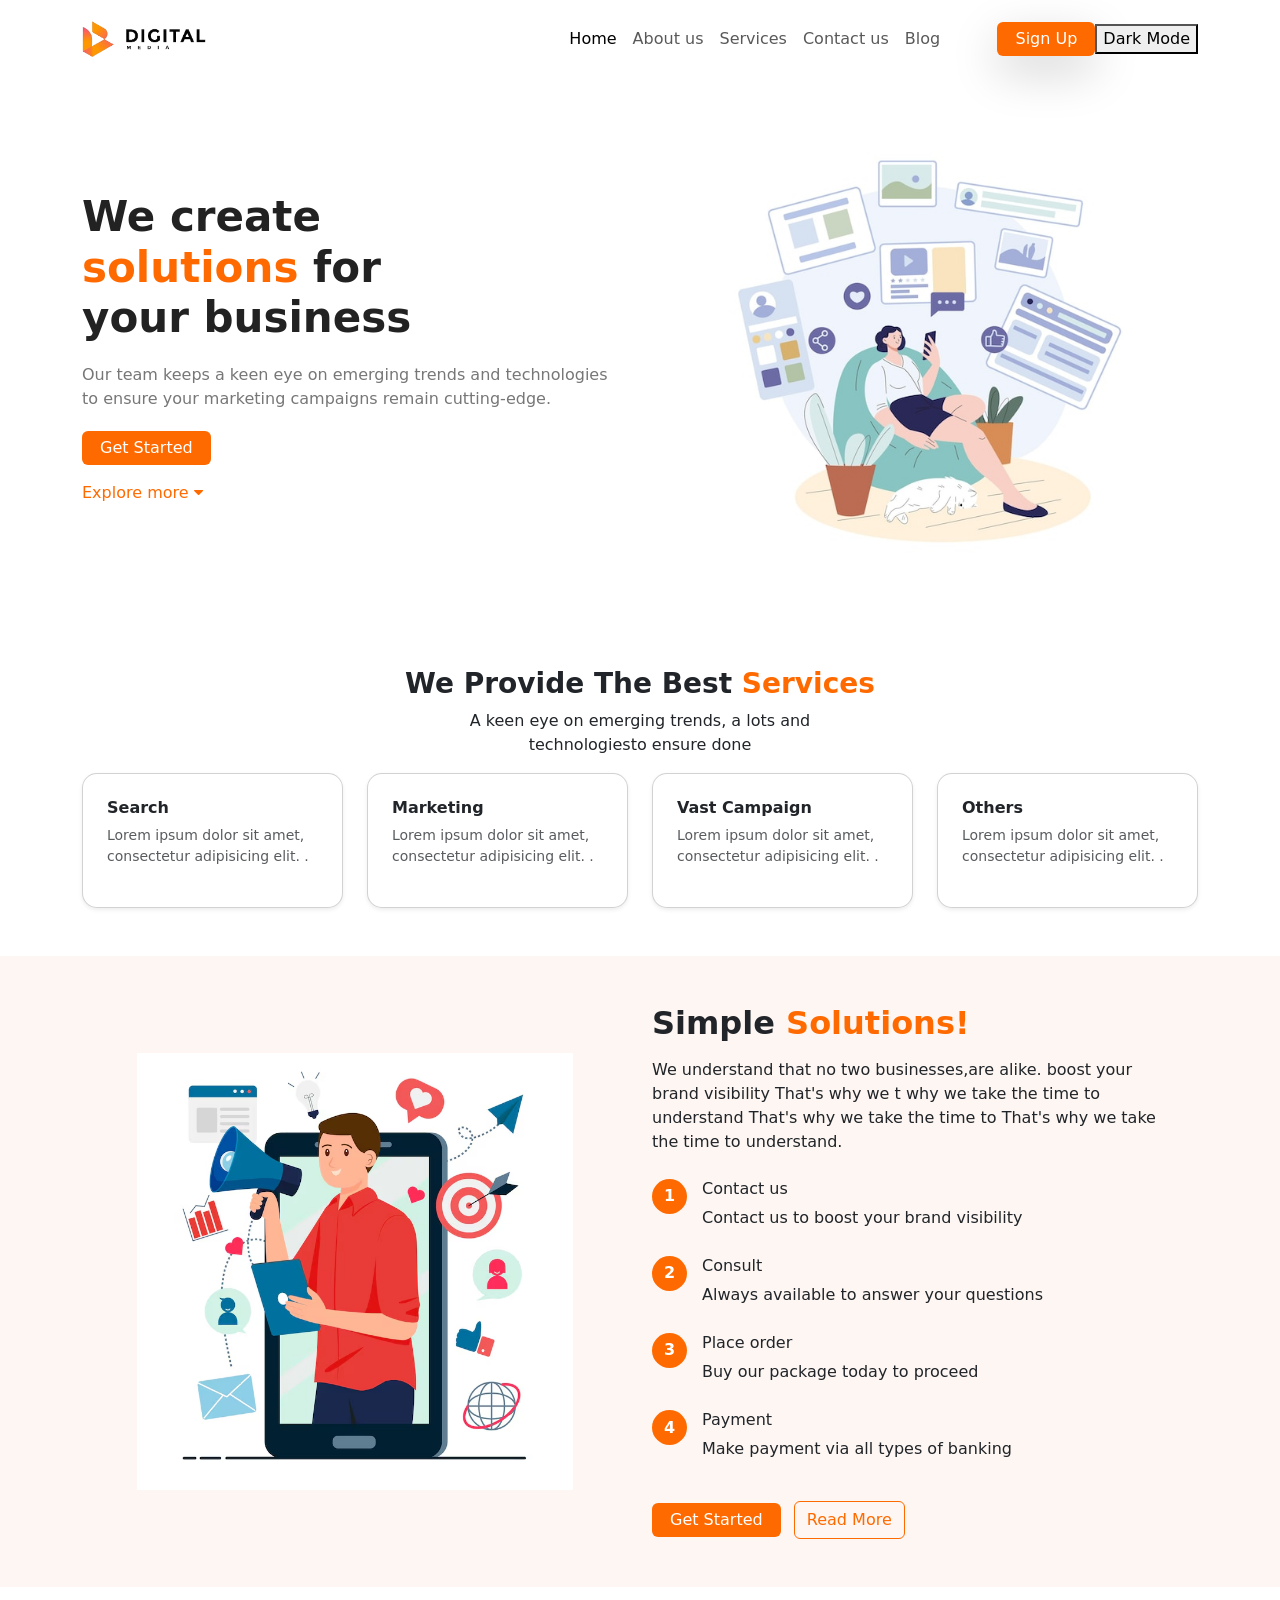
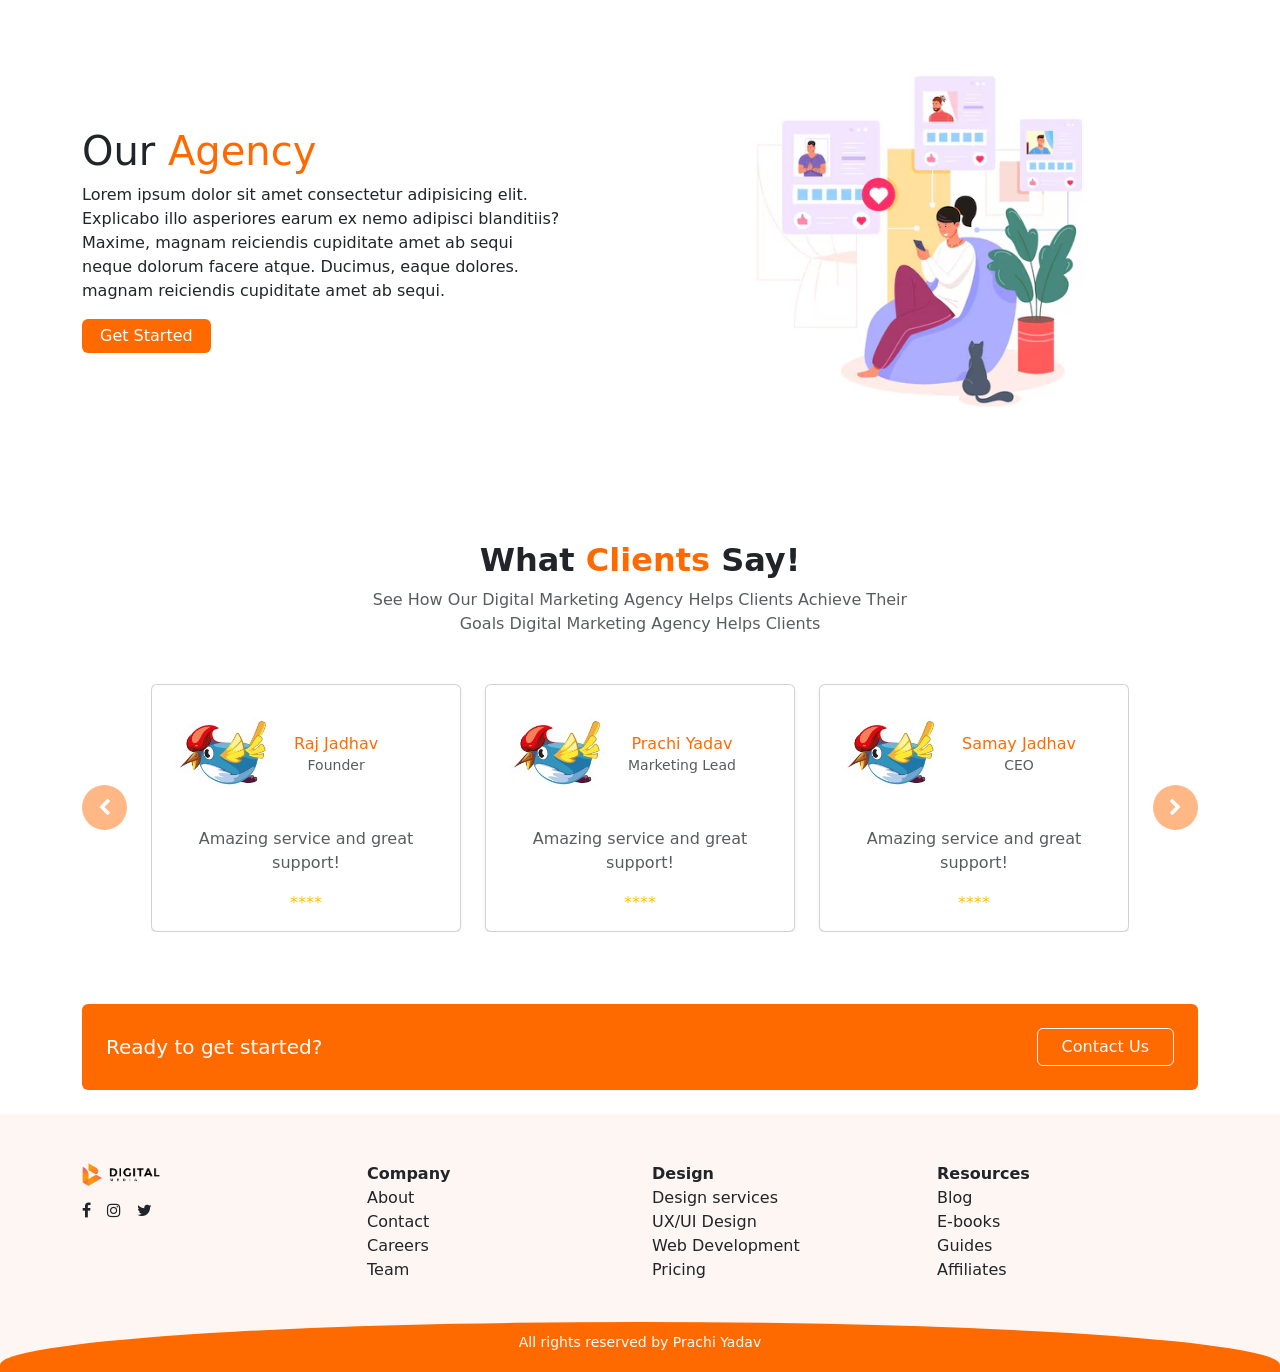
==== commit fe99a96f: "Javascript Added" ====
--- a/landingPage.html
+++ b/landingPage.html
@@ -10,7 +10,7 @@
   <link rel="stylesheet" href="https://cdnjs.cloudflare.com/ajax/libs/font-awesome/4.7.0/css/font-awesome.min.css">
   <link rel="stylesheet" href="style.css">
 
-  <title>Digital Marketing Agency</title>
+  <title>Digital Media Agency</title>
 </head>
 
 <body>
@@ -33,10 +33,11 @@
           <li class="nav-item"><a class="nav-link active " href="#">Home</a></li>
           <li class="nav-item"><a class="nav-link" href="#">About us</a></li>
           <li class="nav-item"><a class="nav-link" href="#">Services</a></li>
-          <li class="nav-item"><a class="nav-link" href="#">Contact us</a></li>
+          <li class="nav-item"><a class="nav-link" href="/contactUs.html">Contact us</a></li>
           <li class="nav-item"><a class="nav-link" href="#">Blog</a></li>
         </ul>
-        <a href="#" class="btn btn-orange shadow-lg">Sign Up</a>
+        <a href="/signUp.html" class="btn btn-orange shadow-lg">Sign Up</a>
+        <button id="themeBtn" class="tn-orange">Dark Mode</button>
 
       </div>
     </div>
@@ -58,7 +59,7 @@
             cutting-edge.
           </p>
 
-          <button class="btn btn-orange me-3">Get Started</button>
+          <button class="btn btn-orange me-3" id="getStart">Get Started</button>
 
           <div class="mt-3">
             <a href="#" class="explore">Explore more
@@ -326,7 +327,7 @@
 
       <h5 class="mb-3 mb-md-0">Ready to get started?</h5>
 
-      <a href="#" class="btn btn-outline-light px-4">Contact Us</a>
+      <a href="/contactUs.html" class="btn btn-outline-light px-4">Contact Us</a>
     </div>
   </div>
   <footer class="footer-section pt-5">
@@ -381,22 +382,12 @@
   </footer>
 
   <script src="https://cdn.jsdelivr.net/npm/bootstrap@5.3.0/dist/js/bootstrap.bundle.min.js"></script>
+  <script src="script.js"></script>
 
 </body>
 
 </html>
 
 <!-- To Do ---------------
- scroll button hover orange
  numbers.forEach((item)=>{return sum+=item;})
- js function
- array
- arrow function!important
-scope
-strings
-json.stringify
-objects
-methods
-  can we initialise function name and constructor name same
-  Strict
 -->
--- a/style.css
+++ b/style.css
@@ -20,7 +20,12 @@
   color: white;
 }
 
-/* HERO */
+.dark-mode {
+  background-color: black;
+  color: white;
+}
+
+/* HERO */                                                                                                                                                                                                                                                                                                                       
 .hero-section {
   background: #fff;
 }
@@ -176,6 +181,7 @@
   text-align:center;
 }
 
+                                                                                                                                                                                                                                                                                                                                                                                                                                                                                                                                                                                                                                                                 
 /* Responsive */
 @media (max-width: 768px) {
   .hero-title {
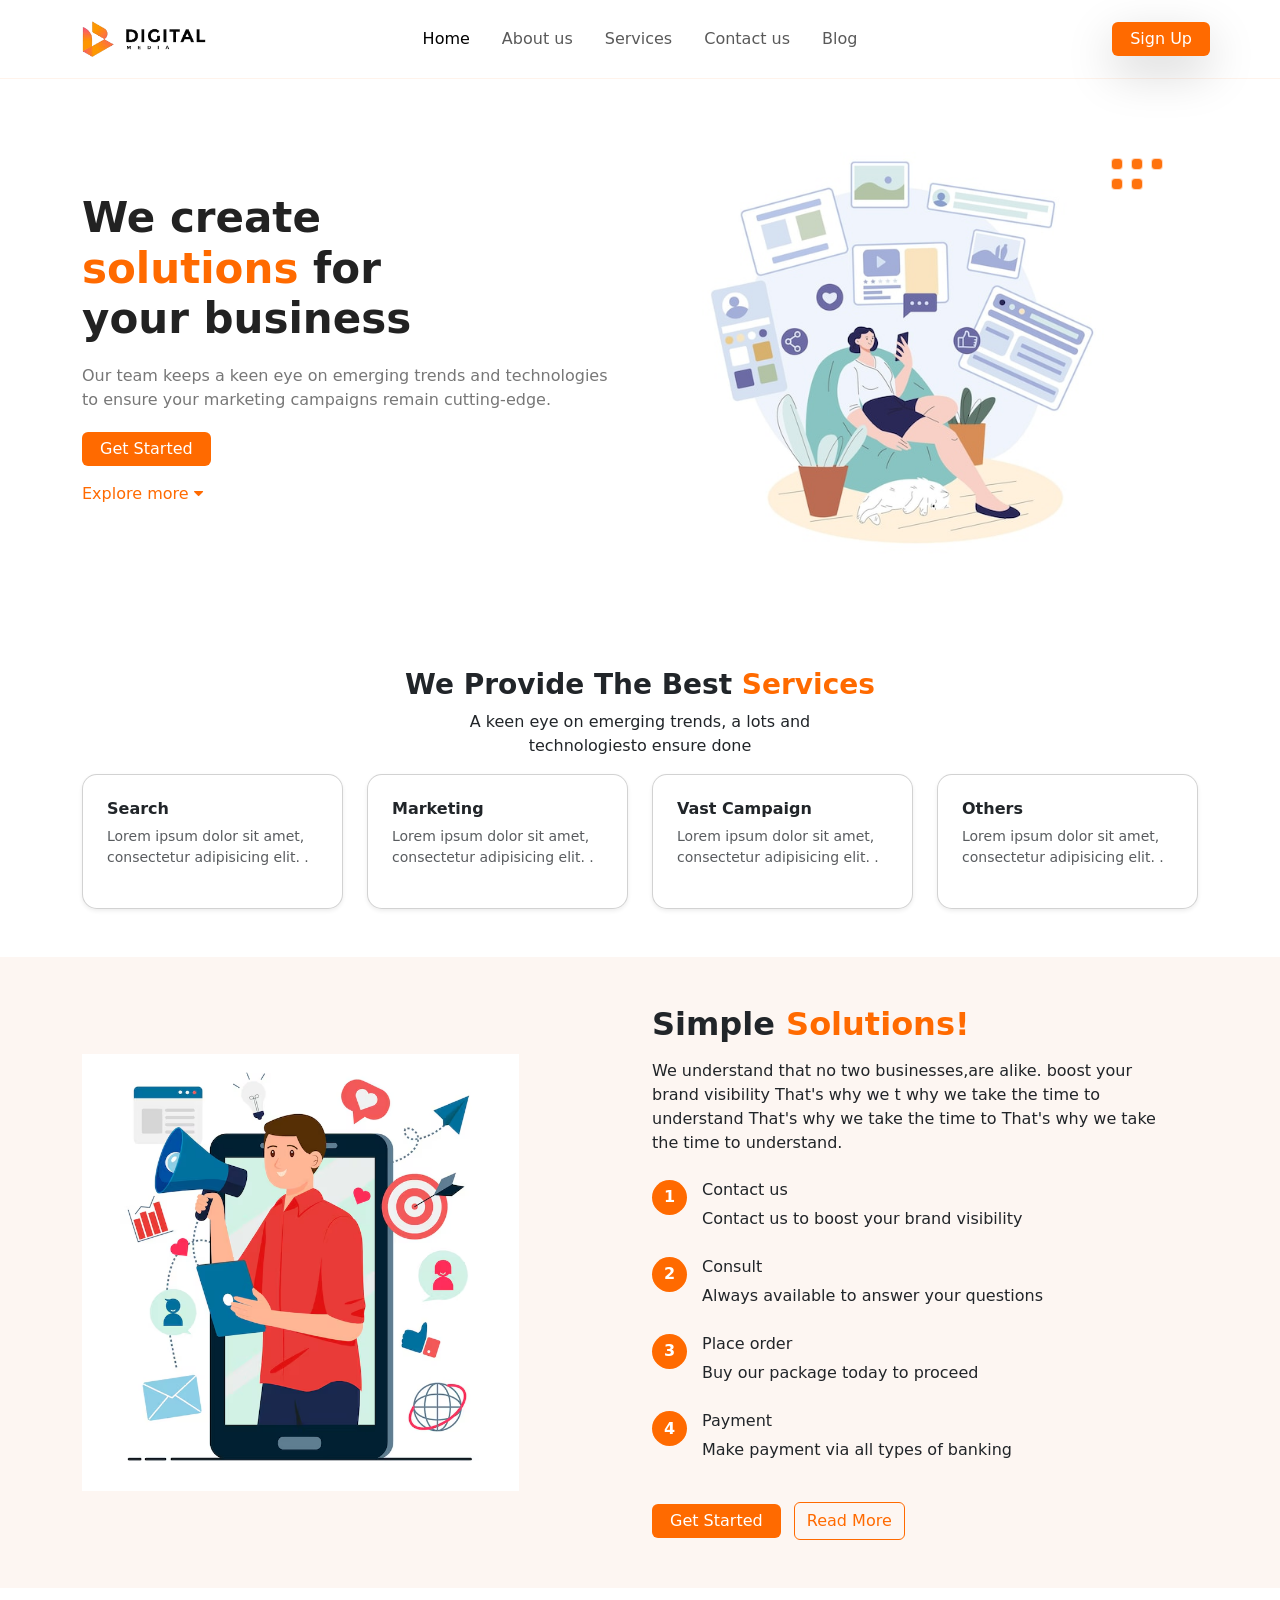
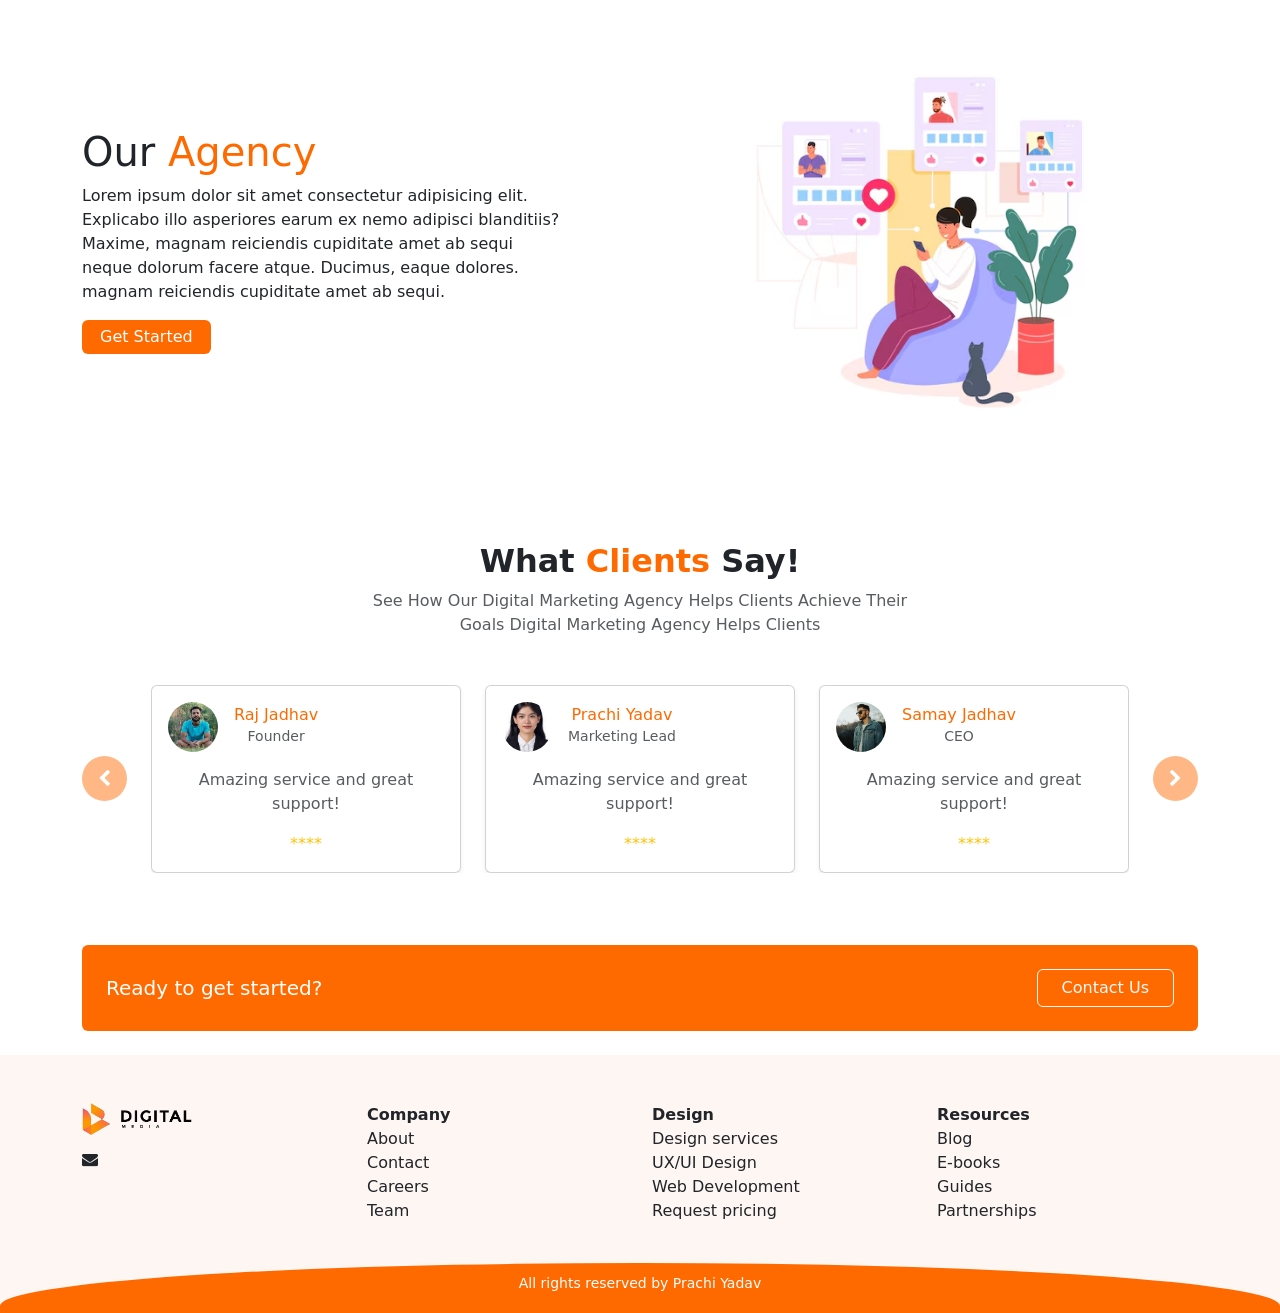
==== commit afc5249b: "Prepare DigiMedia website for deployment" ====
--- a/landingPage.html
+++ b/landingPage.html
@@ -19,26 +19,26 @@
   <nav class="navbar navbar-expand-lg bg-white py-3">
     <div class="container">
 
-      <a class="navbar-brand fw-bold" href="#">
-        <img src="/assets/images/logo.png" alt="logo" class="main-logo">
+      <a class="navbar-brand fw-bold" href="landingPage.html">
+        <img src="assets/images/logo.png" alt="logo" class="main-logo">
       </a>
 
-      <button class="navbar-toggler" type="button" data-bs-toggle="collapse" data-bs-target="#navMenu">
+      <button class="navbar-toggler" type="button" data-bs-toggle="collapse" data-bs-target="#navMenu"
+        aria-controls="navMenu" aria-expanded="false" aria-label="Toggle navigation">
         <span class="navbar-toggler-icon"></span>
       </button>
 
-      <div class="collapse navbar-collapse justify-content-between" id="navMenu">
-
-        <ul class="navbar-nav mx-auto">
-          <li class="nav-item"><a class="nav-link active " href="#">Home</a></li>
-          <li class="nav-item"><a class="nav-link" href="#">About us</a></li>
-          <li class="nav-item"><a class="nav-link" href="#">Services</a></li>
-          <li class="nav-item"><a class="nav-link" href="/contactUs.html">Contact us</a></li>
-          <li class="nav-item"><a class="nav-link" href="#">Blog</a></li>
-        </ul>
-        <a href="/signUp.html" class="btn btn-orange shadow-lg">Sign Up</a>
-        <button id="themeBtn" class="tn-orange">Dark Mode</button>
-
+      <div class="collapse navbar-collapse" id="navMenu">
+        <div class="navbar-center-group">
+          <ul class="navbar-nav">
+            <li class="nav-item"><a class="nav-link active" href="landingPage.html" aria-current="page">Home</a></li>
+            <li class="nav-item"><a class="nav-link" href="about.html">About us</a></li>
+            <li class="nav-item"><a class="nav-link" href="services.html">Services</a></li>
+            <li class="nav-item"><a class="nav-link" href="contactUs.html">Contact us</a></li>
+            <li class="nav-item"><a class="nav-link" href="blog.html">Blog</a></li>
+          </ul>
+        </div>
+        <a href="signUp.html" class="btn btn-orange shadow-lg navbar-cta">Sign Up</a>
       </div>
     </div>
   </nav>
@@ -59,19 +59,25 @@
             cutting-edge.
           </p>
 
-          <button class="btn btn-orange me-3" id="getStart">Get Started</button>
+          <a class="btn btn-orange me-3" href="contactUs.html">Get Started</a>
 
           <div class="mt-3">
-            <a href="#" class="explore">Explore more
+            <a href="services.html" class="explore">Explore more
               <i class="fa fa-caret-down"></i>
             </a>
           </div>
         </div>
 
-        <div class="col-lg-6 custom-align mt-4 mt-lg-0">
-          <img src="/assets/images/shar(1).jpg" class="img-fluid hero-img" alt="hero-img">
-        </div>
-
+        <div class="col-lg-6 custom-align mt-4 mt-lg-0 position-relative">
+          <img src="assets/images/shar(1).jpg" class="img-fluid hero-img" alt="hero-img">
+          <div class="hero-pixels" aria-hidden="true">
+            <span></span>
+            <span></span>
+            <span></span>
+            <span></span>
+            <span></span>
+          </div>
+        </div>
       </div>
     </div>
   </section>
@@ -117,7 +123,7 @@
     <div class="container">
       <div class="row align-items-center">
         <div class="col-lg-6 custom-align mb-4 mb-lg-0">
-          <img src="/assets/images/illu(2).jpg" class="img-fluid solution-img" alt="solution">
+          <img src="assets/images/illu(2).jpg" class="img-fluid solution-img" alt="solution">
         </div>
 
         <div class="col-lg-6">
@@ -163,8 +169,8 @@
           </div>
 
           <div class="mt-4">
-            <button class="btn btn-orange me-2">Get Started</button>
-            <button class="btn btn-outline-orange">Read More</button>
+            <a class="btn btn-orange me-2" href="contactUs.html">Get Started</a>
+            <a class="btn btn-outline-orange" href="about.html">Read More</a>
           </div>
         </div>
       </div>
@@ -183,11 +189,11 @@
           blanditiis?<br> Maxime, magnam reiciendis cupiditate amet ab sequi<br>neque dolorum facere atque. Ducimus,
           eaque dolores.<br>magnam reiciendis cupiditate amet ab sequi.
         </p>
-        <button class="btn btn-orange">Get Started</button>
+        <a class="btn btn-orange" href="contactUs.html">Get Started</a>
       </div>
 
       <div class="col-lg-6 mt-4 mt-lg-0">
-        <img src="/assets/images/woman-sear.jpg" class="img-fluid agency-img" alt="agency-img">
+        <img src="assets/images/woman-sear.jpg" class="img-fluid agency-img" alt="agency-img">
       </div>
     </div>
   </div>
@@ -217,7 +223,7 @@
                   <div class="col-md-4">
                     <div class="card shadow-sm p-3 h-100">
                       <div class="d-flex align-items-center mb-3">
-                        <img src="/assets/images/7803955.jpg" class="rounded-circle me-3">
+                        <img src="assets/images/client1.jpg" class="client-img rounded-circle me-3" alt="Raj Jadhav">
                         <div>
                           <h6 class="mb-0 text-color">Raj Jadhav</h6>
                           <small class="text-muted">Founder</small>
@@ -231,7 +237,7 @@
                   <div class="col-md-4">
                     <div class="card shadow-sm p-3 h-100">
                       <div class="d-flex align-items-center mb-3">
-                        <img src="/assets/images/7803955.jpg" class="rounded-circle me-3">
+                        <img src="assets/images/client5.jpg" class="client-img rounded-circle me-3" alt="Prachi Yadav">
                         <div>
                           <h6 class="mb-0 text-color">Prachi Yadav</h6>
                           <small class="text-muted">Marketing Lead</small>
@@ -245,7 +251,7 @@
                   <div class="col-md-4">
                     <div class="card shadow-sm p-3 h-100">
                       <div class="d-flex align-items-center mb-3">
-                        <img src="/assets/images/7803955.jpg" class="rounded-circle me-3">
+                        <img src="assets/images/client2.jpg" class="client-img rounded-circle me-3" alt="Samay Jadhav">
                         <div>
                           <h6 class="mb-0 text-color">Samay Jadhav</h6>
                           <small class="text-muted">CEO</small>
@@ -264,7 +270,7 @@
                   <div class="col-md-4">
                     <div class="card shadow-sm p-3 h-100">
                       <div class="d-flex align-items-center mb-3">
-                        <img src="/assets/images/7803955.jpg" class="rounded-circle me-3">
+                        <img src="assets/images/client4.jpg" class="client-img rounded-circle me-3" alt="Mona Roy">
                         <div>
                           <h6 class="mb-0 text-color">Mona Roy</h6>
                           <small class="text-muted">Designer</small>
@@ -280,7 +286,7 @@
                   <div class="col-md-4">
                     <div class="card shadow-sm p-3 h-100">
                       <div class="d-flex align-items-center mb-3">
-                        <img src="/assets/images/7803955.jpg" class="rounded-circle me-3">
+                        <img src="assets/images/client3.jpg" class="client-img rounded-circle me-3" alt="Shreyas Patil">
                         <div>
                           <h6 class="mb-0 text-color">Shreyas Patil</h6>
                           <small class="text-muted">Entrepreneur</small>
@@ -295,7 +301,7 @@
                   <div class="col-md-4">
                     <div class="card shadow-sm p-3 h-100">
                       <div class="d-flex align-items-center mb-3">
-                        <img src="/assets/images/7803955.jpg" class="rounded-circle me-3">
+                        <img src="assets/images/client6.jpg" class="client-img rounded-circle me-3" alt="Tanmay Patil">
                         <div>
                           <h6 class="mb-0 text-color">Tanmay Patil</h6>
                           <small class="text-muted">Manager</small>
@@ -327,7 +333,7 @@
 
       <h5 class="mb-3 mb-md-0">Ready to get started?</h5>
 
-      <a href="/contactUs.html" class="btn btn-outline-light px-4">Contact Us</a>
+      <a href="contactUs.html" class="btn btn-outline-light px-4">Contact Us</a>
     </div>
   </div>
   <footer class="footer-section pt-5">
@@ -335,41 +341,39 @@
       <div class="row text-md-start">
 
         <div class="col-md-3 mb-4">
-          <img src="/assets/images/logo.png" alt="logo" class="main-logo">
+          <img src="assets/images/logo.png" alt="logo" class="main-logo">
           <div class="d-flex justify-content-md-start justify-content-center gap-3 mt-3">
-            <a href="#" class="fa fa-facebook "></a>
-            <a href="#" class="fa fa-instagram "></a>
-            <a href="#" class="fa fa-twitter "></a>
+            <a href="mailto:prazeycom@gmail.com" aria-label="Email DigiMedia" class="fa fa-envelope"></a>
           </div>
         </div>
 
         <div class="col-md-3 mb-4">
           <h7 class="fw-bold">Company</h7>
           <ul class="list-unstyled">
-            <li><a href="#">About</a></li>
-            <li><a href="#">Contact</a></li>
-            <li><a href="#">Careers</a></li>
-            <li><a href="#">Team</a></li>
+            <li><a href="about.html">About</a></li>
+            <li><a href="contactUs.html">Contact</a></li>
+            <li><a href="mailto:prazeycom@gmail.com?subject=Careers%20at%20DigiMedia">Careers</a></li>
+            <li><a href="about.html">Team</a></li>
           </ul>
         </div>
 
         <div class="col-md-3 mb-4">
           <h7 class="fw-bold">Design</h7>
           <ul class="list-unstyled">
-            <li><a href="#">Design services</a></li>
-            <li><a href="#">UX/UI Design</a></li>
-            <li><a href="#">Web Development</a></li>
-            <li><a href="#">Pricing</a></li>
+            <li><a href="services.html">Design services</a></li>
+            <li><a href="services.html">UX/UI Design</a></li>
+            <li><a href="services.html">Web Development</a></li>
+            <li><a href="contactUs.html">Request pricing</a></li>
           </ul>
         </div>
 
         <div class="col-md-3 mb-4">
           <h7 class="fw-bold">Resources</h7>
           <ul class="list-unstyled">
-            <li><a href="#">Blog</a></li>
-            <li><a href="#">E-books</a></li>
-            <li><a href="#">Guides</a></li>
-            <li><a href="#">Affiliates</a></li>
+            <li><a href="blog.html">Blog</a></li>
+            <li><a href="blog.html">E-books</a></li>
+            <li><a href="blog.html">Guides</a></li>
+            <li><a href="contactUs.html">Partnerships</a></li>
           </ul>
         </div>
 
--- a/style.css
+++ b/style.css
@@ -1,13 +1,30 @@
-.main-logo{
+html {
+  scroll-behavior: smooth;
+}
+
+body {
+  overflow-x: hidden;
+}
+
+img {
+  max-width: 100%;
+  height: auto;
+  display: block;
+}
+
+.main-logo {
   width: 30%;
-}
+  min-width: 110px;
+}
+
 .text-color {
   color: #ff6a00;
 }
 
-.custom-align{
+.custom-align {
   text-align: center;
 }
+
 .btn-orange {
   background: #ff6a00;
   color: white;
@@ -145,6 +162,11 @@
 .carousel-btn:hover {
   background-color: #ff6a00;
 }
+.client-img{
+  width: 50px;
+  height: 50px;
+  object-fit: cover;
+}
 
 /* Footer Section */
 .footer-section {
@@ -170,6 +192,111 @@
 }
 a:hover{
   color: #ff6600;
+}
+
+.signup-page {
+  background: linear-gradient(135deg, #fff7f1 0%, #ffe9db 100%);
+  min-height: 100dvh;
+  display: flex;
+  align-items: center;
+  justify-content: center;
+  padding: 2rem 0;
+  overflow-x: hidden;
+  overflow-y: auto;
+}
+
+.signup-card {
+  border-radius: 22px;
+  overflow: hidden;
+  width: 100%;
+}
+
+.signup-side {
+  background: linear-gradient(135deg, #ff6a00 0%, #ff8f3c 100%);
+  min-height: 320px;
+  overflow: hidden;
+}
+
+.pixel-scene {
+  position: relative;
+  display: flex;
+  gap: 8px;
+  margin-top: 10px;
+  margin-bottom: 12px;
+  pointer-events: none;
+  opacity: 0.9;
+}
+
+.pixel {
+  position: relative;
+  width: 12px;
+  height: 12px;
+  background: rgba(255, 255, 255, 0.9);
+  box-shadow: 0 0 0 2px rgba(255, 255, 255, 0.2);
+  animation: drift 4s ease-in-out infinite;
+}
+
+.pixel-1 { animation-delay: 0s; }
+.pixel-2 { animation-delay: 0.8s; }
+.pixel-3 { animation-delay: 1.5s; }
+.pixel-4 { animation-delay: 2s; }
+
+@keyframes drift {
+  0%, 100% { transform: translateY(0px) scale(1); }
+  50% { transform: translateY(-10px) scale(1.06); }
+}
+
+.custom-input {
+  border-radius: 10px;
+  border: 1px solid #f2d2bf;
+  padding: 10px 12px;
+}
+
+.custom-input:focus {
+  border-color: #ff6a00;
+  box-shadow: 0 0 0 0.2rem rgba(255, 106, 0, 0.2);
+}
+
+.hero-section {
+  position: relative;
+  overflow: hidden;
+}
+
+.hero-pixels {
+  position: absolute;
+  top: 2rem;
+  right: 3rem;
+  display: grid;
+  grid-template-columns: repeat(3, 10px);
+  gap: 10px;
+  z-index: 1;
+}
+
+.hero-pixels span {
+  width: 10px;
+  height: 10px;
+  border-radius: 3px;
+  background: rgba(255, 106, 0, 0.95);
+  box-shadow: 0 0 0 1px rgba(255, 106, 0, 0.25);
+  animation: float 4s ease-in-out infinite;
+}
+
+.hero-pixels span:nth-child(2) { animation-delay: 0.2s; }
+.hero-pixels span:nth-child(3) { animation-delay: 0.4s; }
+.hero-pixels span:nth-child(4) { animation-delay: 0.6s; }
+.hero-pixels span:nth-child(5) { animation-delay: 0.8s; }
+
+@keyframes float {
+  0%, 100% { transform: translateY(0) scale(1); }
+  50% { transform: translateY(-6px) scale(1.05); }
+}
+
+.success-message {
+  color: #167e3b;
+  background: #eaf8ee;
+  padding: 10px;
+  border-radius: 8px;
+  border: 1px solid #a9e0b8;
 }
 
 .footer-curve{
@@ -181,21 +308,188 @@
   text-align:center;
 }
 
-                                                                                                                                                                                                                                                                                                                                                                                                                                                                                                                                                                                                                                                                 
-/* Responsive */
-@media (max-width: 768px) {
+.navbar .container {
+  position: relative;
+}
+
+.navbar {
+  position: sticky;
+  top: 0;
+  z-index: 1030;
+  background: rgba(255, 255, 255, 0.96);
+  backdrop-filter: blur(6px);
+  border-bottom: 1px solid rgba(255, 106, 0, 0.08);
+}
+
+.navbar .navbar-collapse {
+  display: flex;
+  align-items: center;
+  justify-content: center;
+  flex: 1;
+}
+
+.navbar-center-group {
+  position: absolute;
+  left: 50%;
+  transform: translateX(-50%);
+}
+
+.navbar-center-group .navbar-nav {
+  display: flex;
+  gap: 1rem;
+}
+
+.navbar-cta {
+  position: absolute;
+  right: 0;
+  top: 50%;
+  transform: translateY(-50%);
+}
+
+.navbar-toggler {
+  z-index: 1020;
+  border: 1px solid rgba(255, 106, 0, 0.3);
+  border-radius: 10px;
+  padding: 0.45rem 0.6rem;
+}
+
+.navbar-toggler:focus {
+  box-shadow: none;
+}
+
+.navbar-toggler .navbar-toggler-icon {
+  background-image: url("data:image/svg+xml,%3csvg xmlns='http://www.w3.org/2000/svg' viewBox='0 0 30 30'%3e%3cpath stroke='rgba(255, 106, 0, 1)' stroke-linecap='round' stroke-width='2.2' d='M4 7h22M4 15h22M4 23h22'/%3e%3c/svg%3e");
+}
+
+@media (max-width: 1199.98px) {
+  .navbar-center-group {
+    left: 52%;
+  }
+}
+
+@media (max-width: 991.98px) {
+  .navbar {
+    padding-top: 0.75rem;
+    padding-bottom: 0.75rem;
+  }
+
+  .navbar .container {
+    position: relative;
+  }
+
+  .navbar-brand {
+    margin-right: 0.5rem;
+  }
+
+  .navbar-toggler {
+    width: 46px;
+    height: 46px;
+    padding: 0.35rem 0.45rem;
+    border-radius: 12px;
+  }
+
+  .navbar .navbar-collapse {
+    display: none !important;
+    position: absolute;
+    top: calc(100% + 10px);
+    left: 10px;
+    right: 10px;
+    z-index: 1040;
+    flex-direction: column;
+    align-items: stretch;
+    padding: 0.9rem;
+    border: 1px solid rgba(255, 106, 0, 0.15);
+    border-radius: 22px;
+    background: linear-gradient(180deg, #ffffff 0%, #fff9f5 100%);
+    box-shadow: 0 20px 40px rgba(20, 20, 20, 0.08);
+  }
+
+  .navbar .navbar-collapse.show {
+    display: flex !important;
+  }
+
+  .navbar-center-group,
+  .navbar-cta {
+    position: static;
+    transform: none;
+    width: 100%;
+  }
+
+  .navbar-center-group {
+    justify-content: center;
+    margin-top: 0.1rem;
+  }
+
+  .navbar-center-group .navbar-nav {
+    display: flex;
+    flex-direction: column;
+    align-items: stretch;
+    gap: 0.25rem;
+    width: 100%;
+  }
+
+  .navbar-nav .nav-item {
+    width: 100%;
+  }
+
+  .navbar-nav .nav-link {
+    width: 100%;
+    text-align: center;
+    padding: 0.9rem 1rem;
+    border-radius: 12px;
+    font-size: 0.98rem;
+    font-weight: 700;
+    color: #2d2d2d;
+    letter-spacing: 0.01em;
+    transition: all 0.2s ease;
+    border: 1px solid transparent;
+  }
+
+  .navbar-nav .nav-link:hover,
+  .navbar-nav .nav-link.active {
+    background: linear-gradient(135deg, rgba(255, 106, 0, 0.12), rgba(255, 106, 0, 0.03));
+    border-color: rgba(255, 106, 0, 0.14);
+    color: #ff6a00;
+  }
+
+  .navbar-cta {
+    margin-top: 0.85rem;
+    display: flex;
+    justify-content: center;
+  }
+
+  .navbar-cta.btn {
+    width: 100%;
+    max-width: 220px;
+    margin-inline: auto;
+    border-radius: 12px;
+    padding: 0.85rem 1rem;
+    font-weight: 700;
+    box-shadow: 0 12px 24px rgba(255, 106, 0, 0.18);
+  }
+
   .hero-title {
-    font-size: 28px;
+    font-size: 36px;
+  }
+}
+
+@media (max-width: 767.98px) {
+  .main-logo {
+    width: 120px;
+  }
+
+  .hero-title {
+    font-size: 30px;
+  }
+
+  .hero-text {
+    font-size: 15px;
   }
 
   .navbar-nav {
     text-align: center;
   }
 
-  .btn-orange {
-    width: 100%;
-    margin-top: 10px;
-  }
   .solution-title {
     font-size: 24px;
     text-align: center;
@@ -206,18 +500,132 @@
   }
 
   .step {
+    flex-direction: column;
+    align-items: center;
     justify-content: center;
     text-align: center;
   }
 
   .step-number {
-    margin: 0 auto 10px;
-  }
-
-/* carousel */
+    margin: 0 0 10px;
+  }
+
   .carousel-btn {
     width: 35px;
     height: 35px;
     font-size: 14px;
   }
+
+  .footer-top {
+    flex-direction: column;
+    align-items: center;
+    text-align: center;
+  }
+}
+
+@media (max-width: 575.98px) {
+  .container {
+    padding-left: 12px;
+    padding-right: 12px;
+  }
+
+  .main-logo {
+    width: 110px;
+    min-width: 110px;
+  }
+
+  .navbar-brand {
+    margin-right: 0.5rem;
+  }
+
+  .navbar-toggler {
+    padding: 0.35rem 0.5rem;
+  }
+
+  .btn-orange,
+  .btn-outline-orange {
+    width: 100%;
+    margin-top: 10px;
+  }
+
+  .hero-title {
+    font-size: 26px;
+  }
+
+  .hero-img,
+  .solution-img,
+  .agency-img {
+    max-width: 100%;
+  }
+
+  .navbar .navbar-collapse {
+    left: 0;
+    right: 0;
+    padding: 0.85rem 0.7rem;
+  }
+
+  .navbar .nav-link {
+    padding-left: 0.35rem;
+    padding-right: 0.35rem;
+  }
+
+  .navbar .navbar-collapse {
+    left: 0;
+    right: 0;
+    border-radius: 16px;
+  }
+}
+
+.blog-more {
+  margin-top: auto;
+  padding-top: 1rem;
+  color: #555;
+}
+
+.blog-more summary {
+  width: fit-content;
+  color: #e65c00;
+  font-weight: 700;
+  cursor: pointer;
+}
+
+.blog-more p {
+  margin: 0.75rem 0 0;
+  line-height: 1.65;
+}
+
+.form-feedback {
+  grid-column: 1 / -1;
+  margin: 0;
+  color: #285c37;
+  line-height: 1.5;
+}
+
+a:focus-visible,
+button:focus-visible,
+summary:focus-visible,
+input:focus-visible,
+select:focus-visible,
+textarea:focus-visible {
+  outline: 3px solid rgba(255, 106, 0, 0.55);
+  outline-offset: 3px;
+}
+
+@media (prefers-reduced-motion: reduce) {
+  *,
+  *::before,
+  *::after {
+    scroll-behavior: auto !important;
+    animation-duration: 0.01ms !important;
+    animation-iteration-count: 1 !important;
+    transition-duration: 0.01ms !important;
+  }
+}
+
+.form-note {
+  grid-column: 1 / -1;
+  margin: 0;
+  padding: 0 0 0.25rem;
+  color: #6c625c;
+  font-size: 0.92rem;
 }
